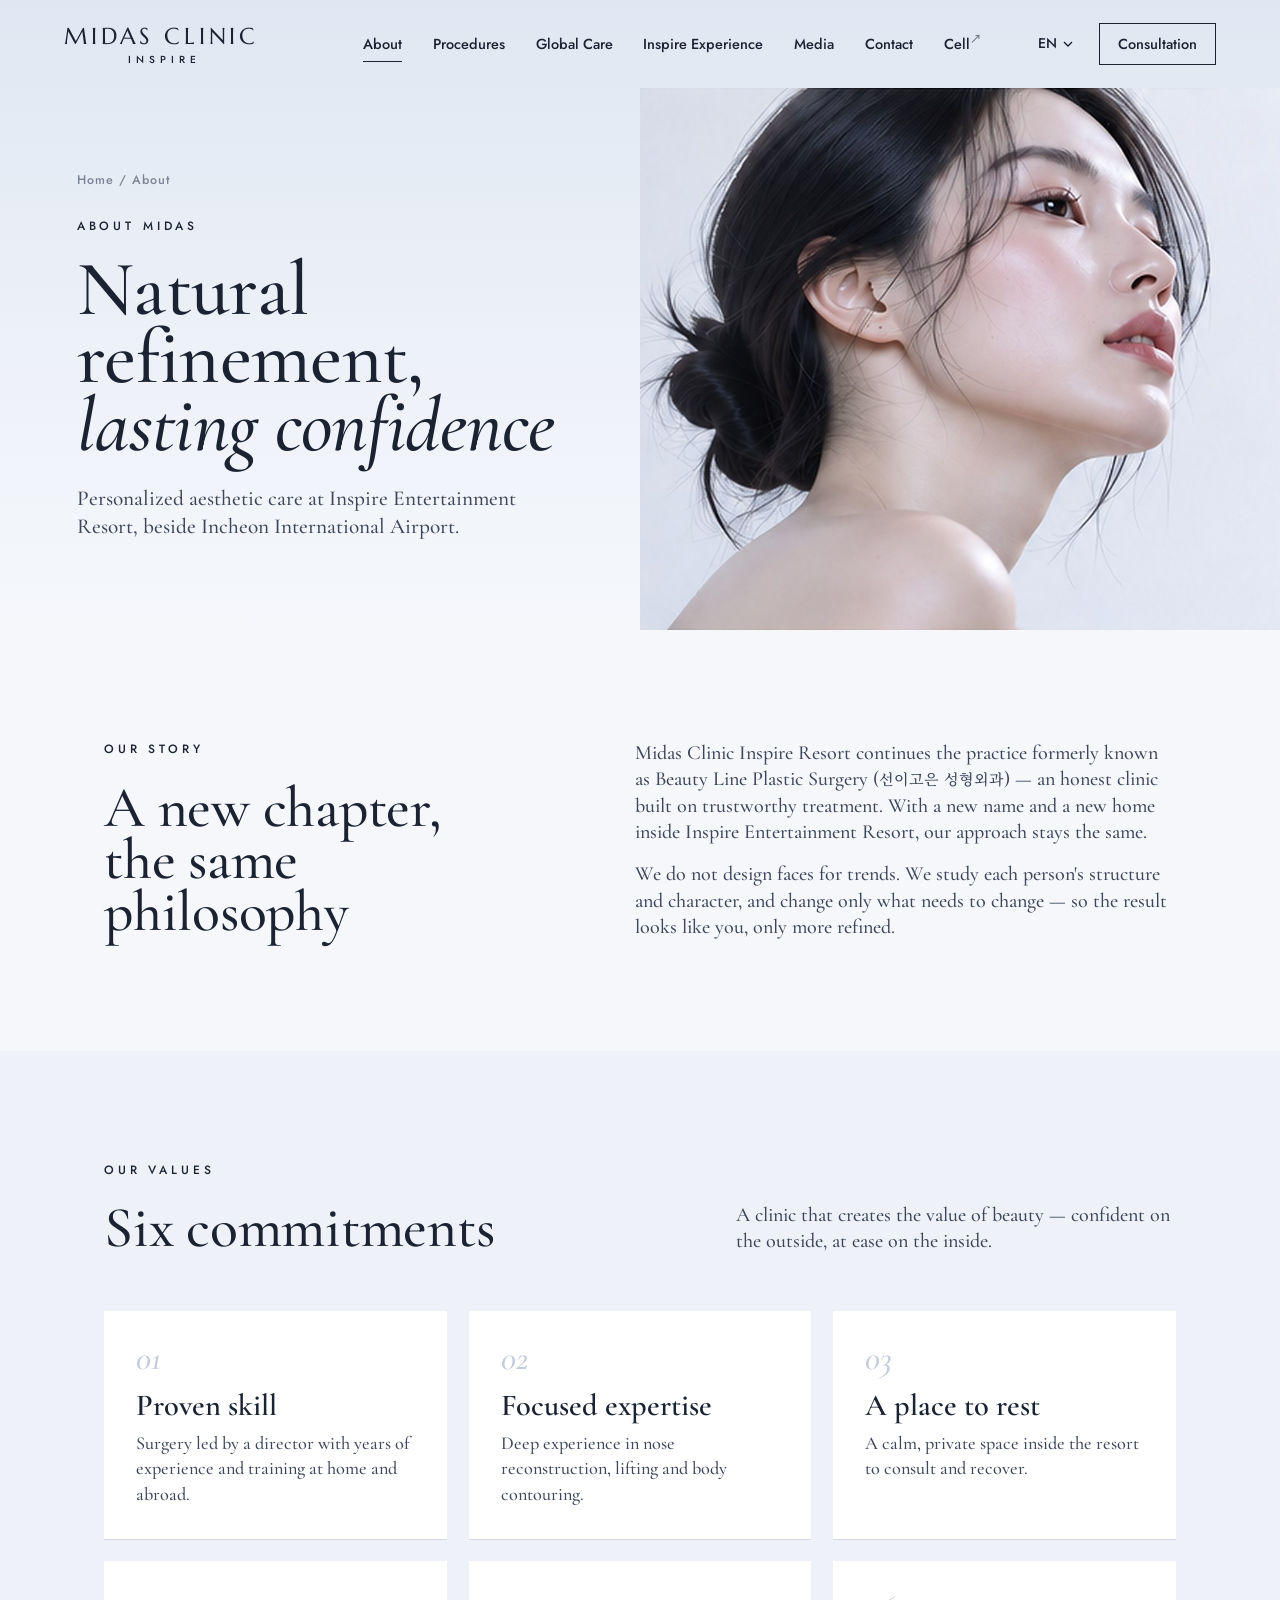
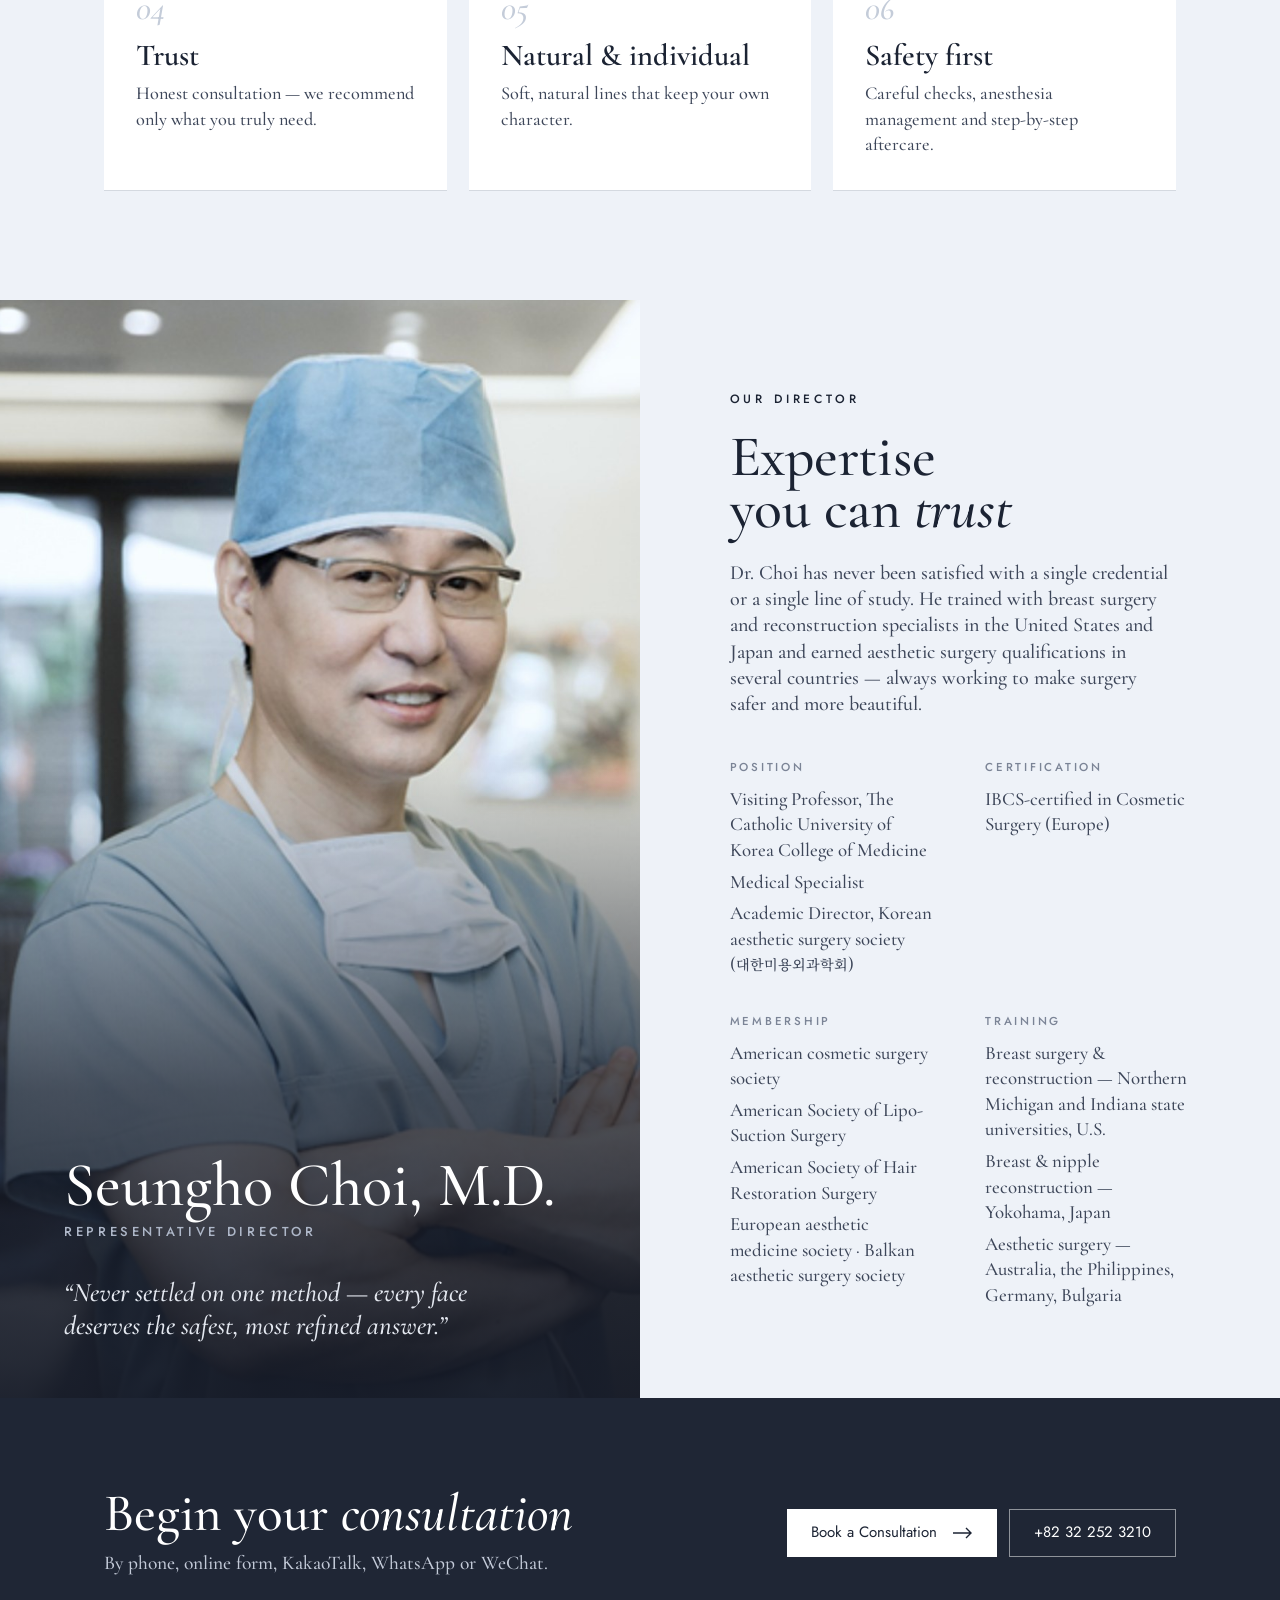
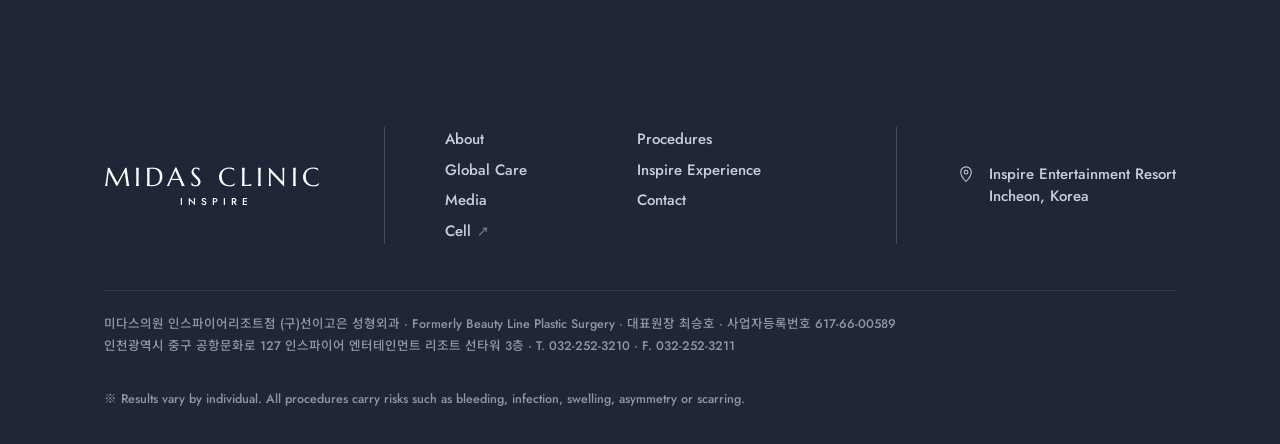
==== about.html @ 30df7188 "줄기세포 유방 확대·재건, PRP·슈퍼 PRP 추가 / 미디어 페이지 / 세포 메뉴 → 파나셀 연결 - 바디: 줄기세포 유방 확대술, 줄기세포 유방 재건술 - 피부: PRP·PMR" ====
<!DOCTYPE html>
<html lang="en">
<head>
<meta charset="UTF-8">
<meta name="viewport" content="width=device-width, initial-scale=1">
<title>About — MIDAS CLINIC · INSPIRE</title>
<meta name="description" content="About Midas Clinic Inspire — formerly 선이고은 Plastic Surgery. Director Choi Seung Ho.">
<meta property="og:title" content="About — MIDAS CLINIC · INSPIRE">
<meta property="og:image" content="images/hero-inspire.jpg">
<meta name="theme-color" content="#eef2f8">
<link rel="preconnect" href="https://fonts.googleapis.com">
<link rel="preconnect" href="https://fonts.gstatic.com" crossorigin>
<link href="https://fonts.googleapis.com/css2?family=Cormorant+Garamond:ital,wght@0,500;0,600;1,500;1,600&family=Jost:wght@300;400;500&family=Marcellus&family=Noto+Sans+KR:wght@300;400;500&family=Noto+Sans+SC:wght@300;400;500&family=Noto+Serif+KR:wght@400;500&family=Noto+Serif+SC:wght@400;500&display=swap" rel="stylesheet">
<link rel="stylesheet" href="css/style.css">
</head>
<body data-title-ko="병원소개 — 미다스의원 인스파이어" data-title-zh="关于我们 — MIDAS CLINIC · INSPIRE">

<svg width="0" height="0" class="sr" aria-hidden="true">
  <symbol id="i-arrow" viewBox="0 0 20 12" fill="none" stroke="currentColor" stroke-width="1.4"><path d="M0 6h18M13 1l5 5-5 5"/></symbol>
  <symbol id="i-chev" viewBox="0 0 10 10" fill="none" stroke="currentColor" stroke-width="1.4"><path d="M1 3l4 4 4-4"/></symbol>
</svg>

<header class="header" id="header">
  <div class="header-in">
    <a href="index.html" class="logo" aria-label="Midas Clinic Inspire"><b>MIDAS CLINIC</b><small>INSPIRE</small></a>
    <nav class="gnb" aria-label="Main">
      <a class="active" href="about.html" data-ko="병원소개" data-zh="关于我们">About</a>
      <a href="procedures.html" data-ko="진료안내" data-zh="诊疗项目">Procedures</a>
      <a href="global-care.html" data-ko="글로벌 케어" data-zh="国际关怀">Global Care</a>
      <a href="experience.html" data-ko="인스파이어 경험" data-zh="Inspire 体验">Inspire Experience</a>
      <a href="media.html" data-ko="미디어" data-zh="媒体">Media</a>
      <a href="contact.html" data-ko="오시는 길" data-zh="联系我们">Contact</a>
      <a class="ext" href="https://panacellbio.com/ko/" target="_blank" rel="noopener" data-ko="세포" data-zh="细胞">Cell</a>
    </nav>
    <div class="header-r">
      <div class="lang" id="lang">
        <button class="lang-btn" id="langBtn" aria-haspopup="true" aria-expanded="false"><span id="langLabel">EN</span><svg><use href="#i-chev"/></svg></button>
        <div class="lang-menu" role="menu">
          <button data-lang="en" role="menuitem">English</button>
          <button data-lang="ko" role="menuitem">한국어</button>
          <button data-lang="zh" role="menuitem">中文</button>
        </div>
      </div>
      <a class="header-cta" href="contact.html" data-ko="상담 예약" data-zh="预约咨询">Consultation</a>
      <button class="burger" id="burger" aria-label="Menu"><span></span><span></span></button>
    </div>
  </div>
</header>

<nav class="drawer" id="drawer" aria-label="Mobile">
  <a href="about.html" data-ko="병원소개" data-zh="关于我们">About</a>
  <a href="procedures.html" data-ko="진료안내" data-zh="诊疗项目">Procedures</a>
  <a href="global-care.html" data-ko="글로벌 케어" data-zh="国际关怀">Global Care</a>
  <a href="experience.html" data-ko="인스파이어 경험" data-zh="Inspire 体验">Inspire Experience</a>
  <a href="media.html" data-ko="미디어" data-zh="媒体">Media</a>
  <a href="contact.html" data-ko="오시는 길" data-zh="联系我们">Contact</a>
  <a class="ext" href="https://panacellbio.com/ko/" target="_blank" rel="noopener" data-ko="세포" data-zh="细胞">Cell</a>
  <div class="drawer-lang"><button data-lang="en">EN</button><button data-lang="ko">KR</button><button data-lang="zh">中文</button></div>
</nav>

<main>
<section class="page-hero with-img">
  <div class="wrap">
      <div class="crumbs"><a href="index.html" data-ko="홈" data-zh="首页">Home</a> / <span data-ko="병원소개" data-zh="关于我们">About</span></div>
      <div class="kicker" data-ko="미다스의원 소개" data-zh="关于美达斯">About Midas</div>
      <h1 data-ko="자연스러운 변화,&lt;br&gt;오래가는 자신감" data-zh="自然蜕变，&lt;br&gt;持久自信">Natural refinement,<br><em>lasting confidence</em></h1>
      <p class="lead" data-ko="인천국제공항 곁 인스파이어 엔터테인먼트 리조트에서, 한 사람을 위한 맞춤 성형을 합니다." data-zh="在毗邻仁川国际机场的Inspire娱乐度假村，为每一位提供量身定制的美学诊疗。">Personalized aesthetic care at Inspire Entertainment Resort, beside Incheon International Airport.</p>
  </div>
  <div class="media"><img src="images/standard-portrait.jpg" alt="" fetchpriority="high"></div>
</section>

<section class="section">
  <div class="wrap two-col">
    <div class="reveal"><div class="kicker" data-ko="우리의 이야기" data-zh="我们的故事">Our story</div><h2 class="title" data-ko="새로운 이름,&lt;br&gt;변하지 않는 철학" data-zh="新的名字，&lt;br&gt;不变的理念">A new chapter,<br>the same philosophy</h2></div>
    <div class="prose reveal">
      <p data-ko="미다스의원 인스파이어리조트점은 ‘정직한 병원, 신뢰가는 치료’를 지켜온 (구)선이고은 성형외과의 진료를 이어갑니다. 이름과 공간은 새로워졌지만, 진료에 대한 태도는 그대로입니다." data-zh="美达斯医院Inspire度假村店延续了以“诚实的医院、值得信赖的治疗”为宗旨的前身Beauty Line整形外科（선이고은）。名字与空间焕然一新，诊疗理念始终如一。">Midas Clinic Inspire Resort continues the practice formerly known as Beauty Line Plastic Surgery (선이고은 성형외과) — an honest clinic built on trustworthy treatment. With a new name and a new home inside Inspire Entertainment Resort, our approach stays the same.</p>
      <p data-ko="유행을 따르는 얼굴을 만들지 않습니다. 한 사람의 골격과 인상을 살피고 꼭 필요한 부분만 바꿔, 더 다듬어진 &#x27;나&#x27;로 보이는 결과를 지향합니다." data-zh="我们不追逐潮流脸。我们研究每个人的骨骼与气质，只改变需要改变的部分，让结果看起来是更精致的你。">We do not design faces for trends. We study each person's structure and character, and change only what needs to change — so the result looks like you, only more refined.</p>
    </div>
  </div>
</section>

<section class="section alt">
  <div class="wrap">
    <div class="sec-head">
      <div class="reveal"><div class="kicker" data-ko="진료 원칙" data-zh="诊疗原则">Our values</div><h2 class="title" data-ko="여섯 가지 약속" data-zh="六个承诺">Six commitments</h2></div>
      <p class="lead reveal" data-ko="아름다움의 가치를 만드는 병원. 겉모습의 자신감과 마음의 편안함을 함께 생각합니다." data-zh="创造美之价值的医院——外在自信，内心安然。">A clinic that creates the value of beauty — confident on the outside, at ease on the inside.</p>
    </div>
    <div class="cards"><div class="card reveal"><div class="num">01</div><h3 data-ko="검증된 실력" data-zh="实力可信">Proven skill</h3><p data-ko="국내외 연수와 오랜 경험으로 검증된 대표원장이 직접 진료합니다." data-zh="由在国内外进修、经验丰富的院长亲自诊疗。">Surgery led by a director with years of experience and training at home and abroad.</p></div><div class="card reveal"><div class="num">02</div><h3 data-ko="분야별 전문성" data-zh="专科专精">Focused expertise</h3><p data-ko="코 재건, 리프팅, 바디 등 깊이 다뤄온 분야의 전문성을 갖추었습니다." data-zh="在鼻重建、面部提升、身体塑形等领域积累了深厚经验。">Deep experience in nose reconstruction, lifting and body contouring.</p></div><div class="card reveal"><div class="num">03</div><h3 data-ko="편안한 휴식 공간" data-zh="舒适的休憩空间">A place to rest</h3><p data-ko="리조트 안 조용하고 프라이빗한 공간에서 상담하고 회복합니다." data-zh="在度假村内安静私密的空间中咨询与恢复。">A calm, private space inside the resort to consult and recover.</p></div><div class="card reveal"><div class="num">04</div><h3 data-ko="믿고 맡기는 병원" data-zh="值得托付">Trust</h3><p data-ko="꼭 필요한 수술만 정직하게 권하는, 믿고 맡길 수 있는 병원입니다." data-zh="诚实咨询，只推荐您真正需要的项目。">Honest consultation — we recommend only what you truly need.</p></div><div class="card reveal"><div class="num">05</div><h3 data-ko="자연스러움과 개성" data-zh="自然与个性">Natural & individual</h3><p data-ko="본래의 개성을 살린 부드럽고 자연스러운 라인을 추구합니다." data-zh="追求保留个人特色的柔和自然线条。">Soft, natural lines that keep your own character.</p></div><div class="card reveal"><div class="num">06</div><h3 data-ko="안전 우선" data-zh="安全第一">Safety first</h3><p data-ko="정밀한 사전 검사와 마취 관리, 단계별 사후 관리로 안전을 지킵니다." data-zh="通过细致的术前检查、麻醉管理和分阶段护理确保安全。">Careful checks, anesthesia management and step-by-step aftercare.</p></div></div>
  </div>
</section>

<section class="director" id="director">
  <div class="director-card reveal">
    <span class="mono" aria-hidden="true">M</span>
    <img class="dir-photo" src="images/director.jpg" alt="" loading="lazy" onerror="this.remove()">
    <div class="name" data-ko="최승호 대표원장" data-zh="Seungho Choi 代表院长">Seungho Choi, M.D.</div>
    <div class="role">Representative Director</div>
    <blockquote data-ko="“한 가지 자격과 경험에 머무르지 않고, 더 아름답고 안전한 결과를 위해 매 순간 배우고 연구합니다.”" data-zh="“不止于一种资格与经验，为了更美、更安全的结果，时刻学习与钻研。”">“Never settled on one method — every face deserves the safest, most refined answer.”</blockquote>
  </div>
  <div class="split-body reveal">
    <div class="kicker" data-ko="대표원장" data-zh="代表院长">Our Director</div>
    <h2 class="title" data-ko="믿을 수 있는&lt;br&gt;전문성" data-zh="值得信赖的&lt;br&gt;专业">Expertise<br>you can <em>trust</em></h2>
    <p class="lead" data-ko="최승호 대표원장은 한 가지 자격과 연구에 만족하지 않고 완벽을 추구해 왔습니다. 미국과 일본의 유방성형·재건 전문의에게 수련하고 여러 나라에서 미용성형 자격을 취득하며, 더 안전하고 더 아름다운 수술을 위해 노력하고 있습니다." data-zh="崔院长从不满足于单一的资格或研究，始终追求完美。他曾在美国和日本师从乳房整形与重建专家，并在多个国家取得美容整形资格，致力于让手术更安全、更美丽。">Dr. Choi has never been satisfied with a single credential or a single line of study. He trained with breast surgery and reconstruction specialists in the United States and Japan and earned aesthetic surgery qualifications in several countries — always working to make surgery safer and more beautiful.</p>
    <div class="cv-groups"><div><h4 data-ko="직책" data-zh="职务">Position</h4><ul><li data-ko="가톨릭의대 외래교수" data-zh="天主教大学医学院 客座教授">Visiting Professor, The Catholic University of Korea College of Medicine</li><li data-ko="전문의" data-zh="专科医生">Medical Specialist</li><li data-ko="대한미용외과학회 학술이사" data-zh="大韩美容外科学会 学术理事">Academic Director, Korean aesthetic surgery society (대한미용외과학회)</li></ul></div><div><h4 data-ko="자격" data-zh="资格">Certification</h4><ul><li data-ko="유럽 IBCS 미용외과 전문의" data-zh="欧洲IBCS美容外科专科医生">IBCS-certified in Cosmetic Surgery (Europe)</li></ul></div><div><h4 data-ko="학회" data-zh="学会">Membership</h4><ul><li data-ko="미국미용외과학회 정회원" data-zh="美国美容外科学会 正式会员">American cosmetic surgery society</li><li data-ko="미국지방흡입학회 정회원" data-zh="美国吸脂学会 正式会员">American Society of Lipo-Suction Surgery</li><li data-ko="미국모발이식학회 정회원" data-zh="美国植发学会 正式会员">American Society of Hair Restoration Surgery</li><li data-ko="유럽미용의학학회 · 발칸미용외과학회 정회원" data-zh="欧洲美容医学学会 · 巴尔干美容外科学会 正式会员">European aesthetic medicine society · Balkan aesthetic surgery society</li></ul></div><div><h4 data-ko="연수" data-zh="进修">Training</h4><ul><li data-ko="미국 노스미시간·인디애나 주립대학 — 유방성형 및 재건" data-zh="美国北密歇根、印第安纳州立大学 — 乳房整形与重建">Breast surgery & reconstruction — Northern Michigan and Indiana state universities, U.S.</li><li data-ko="일본 요코하마 — 유방·유두 재건" data-zh="日本横滨 — 乳房与乳头重建">Breast & nipple reconstruction — Yokohama, Japan</li><li data-ko="호주 · 필리핀 · 독일 · 불가리아 — 미용성형 연수" data-zh="澳大利亚、菲律宾、德国、保加利亚 — 美容整形进修">Aesthetic surgery — Australia, the Philippines, Germany, Bulgaria</li></ul></div></div>
  </div>
</section>

<section class="cta-band">
  <div class="wrap">
    <div><h2 data-ko="상담을 &lt;em&gt;시작하세요&lt;/em&gt;" data-zh="开始您的&lt;em&gt;咨询&lt;/em&gt;">Begin your <em>consultation</em></h2><p data-ko="전화, 온라인 상담, 카카오톡 · WhatsApp · WeChat으로 문의하실 수 있습니다." data-zh="可通过电话、在线表单、KakaoTalk、WhatsApp或微信咨询。">By phone, online form, KakaoTalk, WhatsApp or WeChat.</p></div>
    <div class="btns">
      <a class="btn" href="contact.html#form"><span data-ko="상담 예약하기" data-zh="预约咨询">Book a Consultation</span><svg><use href="#i-arrow"/></svg></a>
      <a class="btn ghost" href="tel:+82322523210">+82 32 252 3210</a>
    </div>
  </div>
</section>
</main>

<footer class="footer">
  <div class="wrap">
    <div class="footer-grid">
      <a href="index.html" class="logo"><b>MIDAS CLINIC</b><small>INSPIRE</small></a>
      <nav class="footer-links" aria-label="Footer">
        <a href="about.html" data-ko="병원소개" data-zh="关于我们">About</a>
        <a href="procedures.html" data-ko="진료안내" data-zh="诊疗项目">Procedures</a>
        <a href="global-care.html" data-ko="글로벌 케어" data-zh="国际关怀">Global Care</a>
        <a href="experience.html" data-ko="인스파이어 경험" data-zh="Inspire 体验">Inspire Experience</a>
        <a href="media.html" data-ko="미디어" data-zh="媒体">Media</a>
        <a href="contact.html" data-ko="오시는 길" data-zh="联系我们">Contact</a>
        <a class="ext" href="https://panacellbio.com/ko/" target="_blank" rel="noopener" data-ko="세포" data-zh="细胞">Cell</a>
      </nav>
      <div class="footer-addr">
        <svg viewBox="0 0 24 24" fill="none" stroke="currentColor" stroke-width="1.4"><path d="M12 22s7-7.2 7-12.5A7 7 0 0 0 5 9.5C5 14.8 12 22 12 22z"/><circle cx="12" cy="9.5" r="2.5"/></svg>
        <span data-ko="인스파이어 엔터테인먼트 리조트&lt;br&gt;인천, 대한민국" data-zh="Inspire Entertainment Resort&lt;br&gt;韩国 仁川">Inspire Entertainment Resort<br>Incheon, Korea</span>
      </div>
    </div>
    <div class="footer-bottom">
      <span>미다스의원 인스파이어리조트점 (구)선이고은 성형외과 · Formerly Beauty Line Plastic Surgery · 대표원장 최승호 · 사업자등록번호 617-66-00589<br>인천광역시 중구 공항문화로 127 인스파이어 엔터테인먼트 리조트 선타워 3층 · T. 032-252-3210 · F. 032-252-3211</span>
      <span data-ko="※ 모든 수술 및 시술은 개인에 따라 결과가 다를 수 있으며 출혈·감염·부종·비대칭·흉터 등의 부작용이 발생할 수 있습니다." data-zh="※ 手术效果因人而异，所有手术均可能出现出血、感染、肿胀、不对称或疤痕等副作用。">※ Results vary by individual. All procedures carry risks such as bleeding, infection, swelling, asymmetry or scarring.</span>
    </div>
  </div>
</footer>

<div class="mobile-bar"><a href="tel:+82322523210" data-ko="전화" data-zh="致电">Call</a><a href="contact.html" data-ko="상담 예약" data-zh="预约咨询">Consultation</a></div>

<script src="js/main.js"></script>
</body>
</html>
---- css/style.css ----
/* =========================================================
   MIDAS CLINIC · INSPIRE — style.css
   ========================================================= */
:root{
  --sky:#eef2f8;
  --frost:#f5f7fb;
  --white:#ffffff;
  --mist:#e3e8f0;
  --silver:#c4ccd9;
  --ink:#1b2333;
  --ink-2:#3d4659;
  --mute:#7b8496;
  --navy:#1f2635;
  --navy-2:#283044;
  --line:rgba(27,35,51,.12);

  --logo:'Marcellus','Cormorant Garamond',serif;
  --serif:'Cormorant Garamond',serif;
  --sans:'Jost','Noto Sans KR','Noto Sans SC',system-ui,sans-serif;

  --wrap:1200px;
  --pad:clamp(20px,5vw,64px);
  --ease:cubic-bezier(.2,.7,.2,1);
}
html[lang="ko"]{--sans:'Jost','Noto Sans KR',system-ui,sans-serif;--serif:'Cormorant Garamond','Noto Serif KR',serif}
html[lang="zh"]{--sans:'Jost','Noto Sans SC',system-ui,sans-serif;--serif:'Cormorant Garamond','Noto Serif SC',serif}
/* CJK has no true italic — keep headings upright and slightly lighter */
html[lang="ko"] .hero h1,html[lang="ko"] .hero h2,html[lang="zh"] .hero h1,html[lang="zh"] .hero h2{font-style:normal;font-weight:500;font-size:clamp(36px,4.2vw,60px);line-height:1.2;letter-spacing:-.02em}
html[lang="ko"] .title,html[lang="zh"] .title{line-height:1.25;letter-spacing:-.02em}
html[lang="ko"] .title em,html[lang="zh"] .title em,html[lang="ko"] blockquote,html[lang="zh"] blockquote{font-style:normal}

*{box-sizing:border-box;margin:0;padding:0}
html{scroll-behavior:smooth}
html,body{overflow-x:hidden}
body{background:var(--frost);color:var(--ink);font-family:var(--sans);font-weight:400;font-size:16px;line-height:1.65;-webkit-font-smoothing:antialiased;word-break:keep-all}
a{color:inherit;text-decoration:none}
button{font:inherit;color:inherit;background:none;border:0;cursor:pointer}
img{display:block;max-width:100%}
.wrap{max-width:var(--wrap);margin:0 auto;padding:0 var(--pad)}
.sr{position:absolute;width:1px;height:1px;overflow:hidden;clip:rect(0 0 0 0)}

/* ---------- type ---------- */
.kicker{font-size:12px;font-weight:500;letter-spacing:.32em;text-transform:uppercase;color:var(--ink)}
.title{font-family:var(--serif);font-weight:500;font-size:clamp(34px,3.7vw,50px);line-height:1.1;letter-spacing:-.005em;margin-top:22px}
.title em{font-style:italic}
.lead{margin-top:24px;font-size:16.5px;line-height:1.65;color:var(--ink-2);max-width:440px}
.arrow-link{display:inline-flex;align-items:center;gap:16px;margin-top:34px;font-size:15.5px;font-weight:500}
.arrow-link svg,.btn svg{width:20px;height:12px;transition:transform .4s var(--ease)}
.arrow-link:hover svg,.btn:hover svg{transform:translateX(6px)}
.btn{display:inline-flex;align-items:center;gap:16px;height:48px;padding:0 24px;background:var(--navy);color:#fff;font-size:15px;font-weight:400;transition:background .3s}
.btn:hover{background:#0f1420}
.btn.ghost{background:transparent;color:var(--ink);border:1px solid var(--ink)}
.btn.ghost:hover{background:var(--ink);color:#fff}

/* ---------- reveal ---------- */
.reveal{opacity:0;transform:translateY(26px);transition:opacity 1.1s var(--ease),transform 1.1s var(--ease)}
.reveal.in{opacity:1;transform:none}

/* =========================================================
   Header
   ========================================================= */
.header{position:fixed;inset:0 0 auto;z-index:60;transition:background .4s,box-shadow .4s}
.header.solid{background:rgba(245,247,251,.9);backdrop-filter:blur(16px) saturate(1.3);-webkit-backdrop-filter:blur(16px) saturate(1.3);box-shadow:0 1px 0 var(--line)}
.header-in{display:flex;align-items:center;justify-content:space-between;gap:30px;height:88px;max-width:1440px;margin:0 auto;padding:0 var(--pad);transition:height .4s}
.header.solid .header-in{height:70px}
.logo{display:flex;flex-direction:column;align-items:center;line-height:1;color:var(--ink)}
.logo b{font-family:var(--logo);font-weight:400;font-size:24px;letter-spacing:.16em}
.logo small{font-family:var(--sans);font-size:10px;font-weight:500;letter-spacing:.5em;margin-top:7px;padding-left:.5em}
.gnb{display:flex;gap:clamp(22px,3vw,42px);font-size:14.5px;margin-left:auto}
.gnb a{position:relative;padding:6px 0}
.gnb a:after{content:"";position:absolute;left:0;right:0;bottom:0;height:1px;background:var(--ink);transform:scaleX(0);transition:transform .35s var(--ease)}
.gnb a:hover:after{transform:none}
.header-r{display:flex;align-items:center;gap:26px;margin-left:clamp(20px,3vw,50px)}
.lang{position:relative}
.lang-btn{display:flex;align-items:center;gap:6px;font-size:14px;font-weight:500}
.lang-btn svg{width:10px;height:10px;transition:transform .3s}
.lang.open .lang-btn svg{transform:rotate(180deg)}
.lang-menu{position:absolute;right:0;top:calc(100% + 14px);min-width:130px;background:#fff;box-shadow:0 20px 44px rgba(27,35,51,.12);padding:8px 0;opacity:0;visibility:hidden;transform:translateY(-6px);transition:.3s var(--ease)}
.lang.open .lang-menu{opacity:1;visibility:visible;transform:none}
.lang-menu button{display:block;width:100%;text-align:left;padding:9px 18px;font-size:14px;color:var(--ink-2)}
.lang-menu button:hover,.lang-menu button.on{background:var(--frost);color:var(--ink)}
.header-cta{height:42px;padding:0 18px;border:1px solid var(--ink);display:inline-flex;align-items:center;font-size:14.5px;transition:.3s}
.header-cta:hover{background:var(--ink);color:#fff}
.burger{display:none;width:42px;height:42px;position:relative}
.burger span{position:absolute;left:10px;right:10px;height:1.5px;background:var(--ink);transition:.35s}
.burger span:first-child{top:16px}.burger span:last-child{top:24px}
.burger.x span:first-child{transform:translateY(4px) rotate(45deg)}
.burger.x span:last-child{transform:translateY(-4px) rotate(-45deg)}
.drawer{position:fixed;inset:0;z-index:55;background:var(--frost);padding:110px var(--pad) 40px;display:flex;flex-direction:column;visibility:hidden;opacity:0;transition:.4s}
.drawer.open{visibility:visible;opacity:1}
.drawer a{padding:18px 0;border-bottom:1px solid var(--line);font-family:var(--serif);font-size:30px;font-weight:500}
.drawer .drawer-lang{display:flex;gap:10px;margin-top:30px}
.drawer .drawer-lang button{padding:8px 16px;border:1px solid var(--line);font-size:14px}
.drawer .drawer-lang button.on{background:var(--ink);color:#fff;border-color:var(--ink)}

/* =========================================================
   Hero
   ========================================================= */
.hero{position:relative;height:clamp(620px,100vh,900px);overflow:hidden;background:linear-gradient(180deg,#d9e3f0 0%,#e9eff7 45%,#f2f5fa 100%)}
.hero-media{position:absolute;top:0;right:0;bottom:0;width:62%;}
.hero-media img{width:100%;height:100%;object-fit:cover;object-position:right center;
  -webkit-mask-image:linear-gradient(90deg,transparent 0%,#000 32%);mask-image:linear-gradient(90deg,transparent 0%,#000 32%)}
.hero-media:after{content:"";position:absolute;left:0;right:0;bottom:0;height:22%;background:linear-gradient(180deg,rgba(242,245,250,0),rgba(242,245,250,.9))}
.hero-slides{position:absolute;inset:0}
.hero-slide{position:absolute;top:50%;left:0;right:0;transform:translateY(-44%);opacity:0;visibility:hidden;transition:opacity .9s var(--ease),visibility .9s}
.hero-slide.on{opacity:1;visibility:visible}
.hero-slide .wrap{max-width:1440px}
.hero-slide .kicker,.hero-slide h1,.hero-slide h2,.hero-slide p,.hero-slide .btn{opacity:0;transform:translateY(18px);transition:opacity .9s var(--ease),transform .9s var(--ease),background .3s}
.hero-slide.on .kicker,.hero-slide.on h1,.hero-slide.on h2,.hero-slide.on p,.hero-slide.on .btn{opacity:1;transform:none}
.hero-slide.on h1,.hero-slide.on h2{transition-delay:.1s}
.hero-slide.on p{transition-delay:.2s}
.hero-slide.on .btn{transition-delay:.3s}
.hero h1,.hero h2{font-family:var(--serif);font-style:italic;font-weight:500;font-size:clamp(42px,5.1vw,74px);line-height:1.06;letter-spacing:-.01em;margin:28px 0 30px;max-width:720px}
.hero p{font-size:17.5px;line-height:1.6;color:var(--ink-2);max-width:420px}
.hero .btn{margin-top:42px}
.hero-dots{position:absolute;left:0;right:0;bottom:clamp(40px,6vh,64px);z-index:3}
.hero-dots .wrap{max-width:1440px;display:flex;align-items:center;gap:10px}
.hero-dots button{width:8px;height:8px;border-radius:50%;border:1px solid var(--mute);position:relative;transition:.4s var(--ease)}
.hero-dots button.on{background:var(--ink);border-color:var(--ink);margin-left:28px}
.hero-dots button.on:before{content:"";position:absolute;right:10px;top:3px;width:28px;height:1px;background:var(--ink)}

/* =========================================================
   Split sections (Standard / Inspire Experience / Director)
   ========================================================= */
.split{display:grid;grid-template-columns:1fr 1fr;align-items:center;position:relative;overflow:hidden;background:var(--sky)}
.split-media{position:relative;height:100%;min-height:500px}
.split-media img{position:absolute;inset:0;width:100%;height:100%;object-fit:cover}
.split-body{position:relative;z-index:2;padding:90px clamp(30px,7vw,110px)}
.split.standard{background:linear-gradient(110deg,#eef1f6 0%,#f3f5f9 100%)}
.split.standard .split-media{min-height:560px}
.split.standard .split-media img{object-position:center 30%}
.split .silk{position:absolute;right:-6%;bottom:-10%;width:42%;height:70%;pointer-events:none;z-index:1}
.split.experience{grid-template-columns:57% 43%;background:#f1f4f9}
.split.experience .split-media{min-height:480px}

/* =========================================================
   Features
   ========================================================= */
.features{background:linear-gradient(180deg,#f3f6fa,#eef2f7);padding:70px 0 80px}
.features-grid{display:grid;grid-template-columns:repeat(3,1fr)}
.feature{text-align:center;padding:6px 30px}
.feature + .feature{border-left:1px solid var(--line)}
.feature svg{width:32px;height:32px;margin:0 auto 14px;color:var(--ink)}
.feature h3{font-family:var(--serif);font-weight:600;font-size:23px;line-height:1.2;margin-bottom:8px}
.feature p{font-size:15px;line-height:1.55;color:var(--ink-2)}

/* =========================================================
   Procedures
   ========================================================= */
.procedures{padding:130px 0;background:var(--frost)}
.proc-head{display:grid;grid-template-columns:1fr 1fr;gap:60px;align-items:end;margin-bottom:50px}
.tabs{display:flex;border-bottom:1px solid var(--line);justify-self:end;width:100%;max-width:470px}
.tab{flex:1;padding:14px 0 16px;font-family:var(--serif);font-size:21px;font-weight:500;color:var(--mute);position:relative;transition:color .3s}
.tab:after{content:"";position:absolute;left:25%;right:25%;bottom:-1px;height:2px;background:var(--ink);transform:scaleX(0);transition:transform .35s var(--ease)}
.tab.on{color:var(--ink)}
.tab.on:after{transform:none}
.proc-body{display:grid;grid-template-columns:1fr 1fr;gap:60px;align-items:start}
.proc-media{position:relative;aspect-ratio:4/3;overflow:hidden}
.proc-media img{width:100%;height:100%;object-fit:cover;transition:transform 1.4s var(--ease)}
.proc-media:hover img{transform:scale(1.04)}
.proc-list{display:none}
.proc-list.on{display:block;animation:fadeUp .6s var(--ease)}
@keyframes fadeUp{from{opacity:0;transform:translateY(10px)}to{opacity:1;transform:none}}
.proc-item{border-bottom:1px solid var(--line)}
.proc-item > button{width:100%;display:grid;grid-template-columns:44px 1fr 24px;gap:16px;align-items:center;padding:22px 0;text-align:left}
.proc-item .ic{width:30px;height:30px;color:var(--ink-2)}
.proc-item .nm{font-size:16px;font-weight:500}
.proc-item .ar{width:20px;height:12px;transition:transform .4s var(--ease)}
.proc-item > button:hover .ar{transform:translateX(5px)}
.proc-item.open .ar{transform:rotate(90deg)}
.proc-item .sub{max-height:0;overflow:hidden;transition:max-height .5s var(--ease)}
.proc-item.open .sub{max-height:320px}
.proc-item .sub ul{list-style:none;padding:0 0 22px 60px}
.proc-item .sub li{padding:6px 0;font-size:15px;color:var(--ink-2);position:relative}
.proc-item .sub li:before{content:"";position:absolute;left:-18px;top:50%;width:8px;height:1px;background:var(--silver)}

/* =========================================================
   Director
   ========================================================= */
.director{display:grid;grid-template-columns:1fr 1fr;align-items:center;background:var(--sky)}
.director-card{position:relative;min-height:520px;height:100%;background:linear-gradient(150deg,#28324a 0%,#1b2131 100%);color:#fff;display:flex;flex-direction:column;justify-content:flex-end;padding:56px clamp(30px,5vw,70px);overflow:hidden}
.director-card .mono{position:absolute;right:-30px;top:-40px;font-family:var(--logo);font-size:360px;line-height:1;color:rgba(255,255,255,.05)}
.director-card .name{font-family:var(--serif);font-size:clamp(40px,4vw,58px);font-weight:500;line-height:1}
.director-card .role{margin-top:10px;font-size:13px;letter-spacing:.28em;text-transform:uppercase;color:#aeb7c8}
.director-card blockquote{margin-top:34px;font-family:var(--serif);font-style:italic;font-size:22px;line-height:1.5;color:#e4e8f0;max-width:440px}
.creds{list-style:none;margin-top:28px;display:grid;gap:10px}
.creds li{display:flex;gap:14px;font-size:15px;color:var(--ink-2)}
.creds li:before{content:"";flex:none;width:14px;height:1px;background:var(--ink);margin-top:12px}

/* =========================================================
   Contact
   ========================================================= */
.contact{padding:130px 0;background:linear-gradient(180deg,var(--frost),var(--sky))}
.contact-grid{display:grid;grid-template-columns:1fr 1fr;gap:70px;align-items:start}
.tel{display:block;margin-top:30px;font-family:var(--serif);font-weight:500;font-size:clamp(36px,3.8vw,52px);line-height:1}
.tel-sub{margin-top:10px;font-size:14px;color:var(--mute)}
.status{display:inline-flex;align-items:center;gap:8px;margin-top:18px;font-size:12px;font-weight:500;letter-spacing:.16em;text-transform:uppercase;color:var(--ink-2)}
.status i{width:7px;height:7px;border-radius:50%;background:var(--silver)}
.status.open i{background:#3fb37f;box-shadow:0 0 0 4px rgba(63,179,127,.16)}
.info{margin-top:40px;border-top:1px solid var(--ink)}
.info-row{display:grid;grid-template-columns:130px 1fr;gap:20px;padding:18px 0;border-bottom:1px solid var(--line);font-size:15px}
.info-row dt{font-size:11.5px;font-weight:500;letter-spacing:.24em;text-transform:uppercase;color:var(--mute);padding-top:3px}
.info-row dd{color:var(--ink-2)}
.hours{display:grid;grid-template-columns:auto 1fr;gap:0 18px;font-variant-numeric:tabular-nums}
.hours .today{color:var(--ink);font-weight:500}
.chips{display:flex;flex-wrap:wrap;gap:8px}
.chips span{padding:4px 12px;background:#fff;border:1px solid var(--line);font-size:13px}
.form{background:#fff;padding:44px 40px 38px;box-shadow:0 30px 60px rgba(27,35,51,.06)}
.form h3{font-family:var(--serif);font-size:30px;font-weight:500}
.form > p{font-size:14px;color:var(--mute);margin:4px 0 26px}
.field{border-bottom:1px solid var(--line);padding:12px 0 8px;margin-bottom:6px;transition:border-color .3s}
.field:focus-within{border-color:var(--ink)}
.field label{display:block;font-size:11px;font-weight:500;letter-spacing:.2em;text-transform:uppercase;color:var(--mute)}
.field input,.field select,.field textarea{width:100%;border:0;outline:0;background:transparent;font:inherit;font-size:15.5px;color:var(--ink);padding:7px 0 2px}
.field textarea{resize:vertical;min-height:64px}
.two{display:grid;grid-template-columns:1fr 1fr;gap:22px}
.agree{display:flex;gap:10px;margin:18px 0 24px;font-size:13px;line-height:1.6;color:var(--mute)}
.agree input{accent-color:var(--ink);margin-top:4px}
.form .btn{width:100%;justify-content:center;height:54px}
.form-msg{display:none;margin-top:14px;padding:12px 14px;font-size:14px;background:var(--frost);border-left:2px solid var(--ink)}

/* =========================================================
   Footer
   ========================================================= */
.footer{background:var(--navy);color:#c9cfdb;padding:60px 0 34px}
.footer-grid{display:grid;grid-template-columns:auto 1fr auto;gap:0;align-items:center}
.footer .logo{color:#fff;padding-right:60px}
.footer .logo b{font-size:26px}
.footer-links{display:grid;grid-template-columns:repeat(2,max-content);gap:6px 110px;padding:0 60px;border-left:1px solid rgba(255,255,255,.18);border-right:1px solid rgba(255,255,255,.18);font-size:15px}
.footer-links a:hover{color:#fff}
.footer-addr{display:flex;gap:14px;padding-left:60px;font-size:15px;line-height:1.5}
.footer-addr svg{width:18px;height:18px;flex:none;margin-top:2px}
.footer-bottom{margin-top:46px;padding-top:22px;border-top:1px solid rgba(255,255,255,.1);display:flex;justify-content:space-between;gap:30px;flex-wrap:wrap;font-size:12.5px;line-height:1.8;color:#8f97a8}

/* mobile sticky */
.mobile-bar{display:none}

/* =========================================================
   Responsive
   ========================================================= */
@media (max-width:1100px){
  .gnb,.header-cta,.header-r .lang{display:none}
  .burger{display:block}
  .header-r{margin-left:auto}
  .hero-media{width:100%;opacity:.55}
  .hero-media img{-webkit-mask-image:linear-gradient(180deg,transparent 0%,#000 55%);mask-image:linear-gradient(180deg,transparent 0%,#000 55%)}
  .split,.split.experience,.director{grid-template-columns:1fr}
  .split-media,.split.standard .split-media,.split.experience .split-media{min-height:380px}
  .split-body{padding:70px var(--pad)}
  .split .silk{display:none}
  .proc-head,.proc-body,.contact-grid{grid-template-columns:1fr;gap:36px}
  .tabs{justify-self:start;max-width:none}
  .footer-grid{grid-template-columns:1fr;gap:34px}
  .footer .logo{align-items:flex-start;padding:0}
  .footer-links{border:0;padding:0}
  .footer-addr{padding:0}
}
@media (max-width:640px){
  .hero{height:auto;min-height:680px}
  .hero-media{opacity:1;top:auto;height:46%}
  .hero-slide{top:118px;transform:none}
  .hero p{font-size:16px}
  .features-grid{grid-template-columns:1fr}
  .feature{padding:26px 10px}
  .feature + .feature{border-left:0;border-top:1px solid var(--line)}
  .procedures,.contact{padding:90px 0}
  .info-row{grid-template-columns:1fr;gap:4px}
  .two{grid-template-columns:1fr;gap:0}
  .form{padding:34px 22px}
  .footer-links{gap:6px 50px}
  .mobile-bar{display:grid;grid-template-columns:1fr 1fr;position:fixed;left:0;right:0;bottom:0;z-index:50;background:rgba(245,247,251,.95);backdrop-filter:blur(12px);border-top:1px solid var(--line)}
  .mobile-bar a{height:54px;display:flex;align-items:center;justify-content:center;font-size:15px;font-weight:500}
  .mobile-bar a:last-child{background:var(--navy);color:#fff}
  .footer{padding-bottom:90px}
}
@media (prefers-reduced-motion:reduce){*{animation:none!important;transition:none!important}.reveal{opacity:1;transform:none}}

/* =========================================================
   Sub pages
   ========================================================= */
.gnb a.active:after{transform:none}
.page-hero{position:relative;overflow:hidden;padding:180px 0 100px;background:linear-gradient(180deg,#dfe7f2 0%,#eef2f8 60%,var(--frost) 100%)}
.page-hero .wrap{position:relative;z-index:2}
.page-hero .crumbs{font-size:12.5px;letter-spacing:.08em;color:var(--mute);margin-bottom:26px}
.page-hero .crumbs a:hover{color:var(--ink)}
.page-hero h1{font-family:var(--serif);font-weight:500;font-size:clamp(42px,5vw,70px);line-height:1.06;letter-spacing:-.01em;margin-top:20px;max-width:760px}
.page-hero h1 em{font-style:italic}
.page-hero .lead{font-size:17.5px;max-width:560px}
.page-hero .silk{position:absolute;right:-4%;bottom:-30%;width:48%;height:130%;pointer-events:none;z-index:1}
.page-hero.with-img{padding:0;display:grid;grid-template-columns:1fr 1fr;align-items:stretch;min-height:560px}
.page-hero.with-img .wrap{margin:0;padding:170px clamp(30px,6vw,96px) 90px;max-width:none}
.page-hero.with-img .media{position:relative;min-height:420px}
.page-hero.with-img .media img{position:absolute;inset:0;width:100%;height:100%;object-fit:cover}
html[lang="ko"] .page-hero h1,html[lang="zh"] .page-hero h1{line-height:1.25;letter-spacing:-.02em}
html[lang="ko"] .page-hero h1 em,html[lang="zh"] .page-hero h1 em{font-style:normal}

.section{padding:110px 0}
.section.alt{background:var(--sky)}
.section.white{background:#fff}
.sec-head{display:grid;grid-template-columns:1fr 1fr;gap:60px;align-items:end;margin-bottom:56px}
.sec-head .lead{margin-top:0;justify-self:end}
.sec-head.center{display:block;text-align:center}
.sec-head.center .lead{margin:20px auto 0}

.prose{font-size:16.5px;line-height:1.85;color:var(--ink-2);max-width:760px}
.prose p + p{margin-top:16px}
.two-col{display:grid;grid-template-columns:1fr 1.2fr;gap:80px;align-items:start}

.cards{display:grid;grid-template-columns:repeat(3,1fr);gap:22px}
.cards.four{grid-template-columns:repeat(4,1fr)}
.cards.two{grid-template-columns:repeat(2,1fr)}
.card{background:#fff;padding:34px 32px 32px;box-shadow:0 1px 0 var(--line);display:flex;flex-direction:column;transition:transform .45s var(--ease),box-shadow .45s var(--ease)}
a.card:hover{transform:translateY(-6px);box-shadow:0 26px 50px rgba(27,35,51,.08)}
.card .num{font-family:var(--serif);font-style:italic;font-size:28px;color:var(--silver);line-height:1}
.card svg.ic{width:32px;height:32px;color:var(--ink);margin-bottom:22px}
.card h3{font-family:var(--serif);font-weight:600;font-size:25px;line-height:1.2;margin:18px 0 10px}
.card svg.ic + h3{margin-top:0}
.card p{font-size:15px;line-height:1.7;color:var(--ink-2)}
.card ul{list-style:none;margin-top:18px;border-top:1px solid var(--line);padding-top:14px}
.card li{font-size:14.5px;color:var(--ink-2);padding:4px 0}
.card .more{margin-top:auto;padding-top:24px;display:inline-flex;align-items:center;gap:12px;font-size:14.5px;font-weight:500}
.card .more svg{width:20px;height:12px;transition:transform .4s var(--ease)}
a.card:hover .more svg{transform:translateX(6px)}

.detail-list{border-top:1px solid var(--ink)}
.detail{display:grid;grid-template-columns:70px 1fr 1.4fr;gap:30px;padding:30px 0;border-bottom:1px solid var(--line)}
.detail .n{font-family:var(--serif);font-style:italic;font-size:26px;color:var(--silver);line-height:1}
.detail h3{font-family:var(--serif);font-weight:600;font-size:25px;line-height:1.2}
.detail p{font-size:15.5px;line-height:1.75;color:var(--ink-2)}

.checks{list-style:none;display:grid;gap:14px}
.checks li{display:flex;gap:14px;font-size:16px;color:var(--ink-2);line-height:1.6}
.checks li:before{content:"";flex:none;width:18px;height:18px;margin-top:3px;border:1px solid var(--ink);border-radius:50%;background:radial-gradient(circle,var(--ink) 0 3px,transparent 3.5px)}

.timeline{display:grid;grid-template-columns:repeat(5,1fr);gap:0;border-top:1px solid var(--ink)}
.timeline.four{grid-template-columns:repeat(4,1fr)}
.tl{padding:26px 26px 0 0;position:relative}
.tl:before{content:"";position:absolute;top:-5px;left:0;width:9px;height:9px;border-radius:50%;background:var(--ink)}
.tl .k{font-size:11.5px;font-weight:500;letter-spacing:.24em;text-transform:uppercase;color:var(--mute)}
.tl h4{font-family:var(--serif);font-weight:600;font-size:22px;margin:8px 0 8px}
.tl p{font-size:14.5px;line-height:1.7;color:var(--ink-2)}

.faq{border-top:1px solid var(--ink);max-width:900px}
.faq details{border-bottom:1px solid var(--line)}
.faq summary{list-style:none;cursor:pointer;display:flex;justify-content:space-between;gap:20px;padding:24px 0;font-size:17px;font-weight:500}
.faq summary::-webkit-details-marker{display:none}
.faq summary:after{content:"+";font-family:var(--serif);font-size:28px;line-height:.8;transition:transform .3s}
.faq details[open] summary:after{transform:rotate(45deg)}
.faq details p{padding:0 0 24px;font-size:15.5px;line-height:1.8;color:var(--ink-2);max-width:760px}

.notice{margin-top:40px;padding:18px 22px;background:#fff;border-left:2px solid var(--ink);font-size:14px;line-height:1.7;color:var(--ink-2)}

.cta-band{position:relative;overflow:hidden;background:var(--navy);color:#fff;padding:90px 0}
.cta-band .wrap{display:flex;justify-content:space-between;align-items:center;gap:40px;flex-wrap:wrap}
.cta-band h2{font-family:var(--serif);font-weight:500;font-size:clamp(32px,3.4vw,46px);line-height:1.15}
.cta-band h2 em{font-style:italic}
.cta-band p{margin-top:12px;color:#c3cad8;font-size:16px}
.cta-band .btns{display:flex;gap:12px;flex-wrap:wrap}
.cta-band .btn{background:#fff;color:var(--ink)}
.cta-band .btn:hover{background:var(--sky)}
.cta-band .btn.ghost{background:transparent;color:#fff;border-color:rgba(255,255,255,.5)}
.cta-band .btn.ghost:hover{background:#fff;color:var(--ink)}
html[lang="ko"] .cta-band h2 em,html[lang="zh"] .cta-band h2 em{font-style:normal}

.other-procs{display:flex;flex-wrap:wrap;gap:10px;margin-top:26px}
.other-procs a{padding:10px 18px;border:1px solid var(--line);background:#fff;font-size:14.5px;transition:.3s}
.other-procs a:hover{border-color:var(--ink)}

.cv-groups{display:grid;grid-template-columns:repeat(2,1fr);gap:34px 50px;margin-top:40px}
.cv-groups h4{font-size:11.5px;font-weight:500;letter-spacing:.24em;text-transform:uppercase;color:var(--mute);margin-bottom:10px}
.cv-groups ul{list-style:none;display:grid;gap:6px;font-size:15.5px;color:var(--ink-2)}

.space-grid{display:grid;grid-template-columns:repeat(6,1fr);gap:18px}
.space-card{grid-column:span 2;background:#fff}
.space-card.wide{grid-column:span 3}
.space-card .ph{position:relative;aspect-ratio:4/3;overflow:hidden;background:linear-gradient(150deg,#dfe6f0,#c7d1df)}
.space-card .ph img{position:absolute;inset:0;width:100%;height:100%;object-fit:cover}
.space-card .ph span{position:absolute;left:18px;bottom:14px;font-size:11px;letter-spacing:.2em;text-transform:uppercase;color:rgba(27,35,51,.45)}
.space-card .body{padding:24px 26px 28px}
.space-card h3{font-family:var(--serif);font-weight:600;font-size:23px}
.space-card p{margin-top:6px;font-size:15px;line-height:1.7;color:var(--ink-2)}

.map{position:relative;aspect-ratio:16/9;background:var(--mist);overflow:hidden}
.map iframe{position:absolute;inset:0;width:100%;height:100%;border:0;filter:grayscale(.35) contrast(1.02)}
.map-links{display:flex;gap:10px;flex-wrap:wrap;margin-top:16px}
.map-links a{padding:9px 16px;border:1px solid var(--line);background:#fff;font-size:14px}
.map-links a:hover{border-color:var(--ink)}

@media (max-width:1100px){
  .page-hero.with-img{grid-template-columns:1fr}
  .page-hero.with-img .wrap{padding:140px var(--pad) 60px}
  .page-hero.with-img .media{min-height:320px}
  .sec-head,.two-col{grid-template-columns:1fr;gap:30px}
  .sec-head .lead{justify-self:start}
  .cards,.cards.four{grid-template-columns:1fr 1fr}
  .timeline,.timeline.four{grid-template-columns:1fr 1fr;row-gap:36px}
  .space-card,.space-card.wide{grid-column:span 3}
}
@media (max-width:640px){
  .page-hero{padding:140px 0 70px}
  .section{padding:80px 0}
  .cards,.cards.four,.cards.two{grid-template-columns:1fr}
  .detail{grid-template-columns:1fr;gap:10px}
  .timeline,.timeline.four{grid-template-columns:1fr}
  .cv-groups{grid-template-columns:1fr}
  .space-card,.space-card.wide{grid-column:span 6}
}
.page-hero.with-img{padding-top:88px}
.page-hero.with-img .wrap{padding-top:82px}
@media (max-width:1100px){.page-hero.with-img .wrap{padding-top:56px}}
html[lang="ko"] .kicker,html[lang="zh"] .kicker{letter-spacing:.14em}

/* =========================================================
   Serif body text (본문 명조)
   - Body copy: Cormorant Garamond (EN) / Noto Serif KR / Noto Serif SC
   - UI (menu, labels, buttons, forms) stays sans for legibility
   ========================================================= */
:root{--body:'Cormorant Garamond','Noto Serif KR','Noto Serif SC',serif}
html[lang="ko"]{--body:'Noto Serif KR',serif}
html[lang="zh"]{--body:'Noto Serif SC',serif}
body{font-family:var(--body);font-weight:500;color:var(--ink)}
html[lang="ko"] body,html[lang="zh"] body{font-weight:400}
/* Cormorant has a small x-height: scale it up so body copy reads at the same size */
html[lang="en"] body{font-size-adjust:.47}
html[lang="en"] .lead,html[lang="en"] .prose,html[lang="en"] .hero p{line-height:1.6}
.lead,.prose,.hero p,.feature p,.card p,.detail p,.tl p,.faq details p,.checks li,.creds li,.cv-groups ul,.info-row dd,.space-card p,.proc-item .sub li,.cta-band p,.director-card blockquote{font-family:var(--body);color:var(--ink-2)}
html[lang="ko"] .lead,html[lang="ko"] .prose{line-height:1.95}
/* keep UI in sans */
.gnb,.header-cta,.lang,.kicker,.btn,.arrow-link,.tab,.field,.field input,.field select,.field textarea,.agree,.chips,.status,.mobile-bar,.crumbs,.tl .k,.cv-groups h4,.info-row dt,.footer,.more,.map-links,.other-procs,.drawer-lang,.tel-sub,.form-msg,.form > p,.director-card .role,.proc-item .nm,.faq summary,.hero-dots,.space-card .ph span{font-family:var(--sans);font-size-adjust:none}
/* serif body on dark sections keeps light colour */
.cta-band p{color:#c3cad8}
.director-card blockquote{color:#e4e8f0}

/* director photo (images/director.png) — sits behind the text with a soft fade */
.director-card .dir-photo{position:absolute;inset:0;width:100%;height:100%;object-fit:cover;object-position:50% 18%;z-index:0}
.director-card .dir-photo ~ *{position:relative;z-index:1}
.director-card:has(.dir-photo){min-height:640px}
.director-card:has(.dir-photo):before{content:"";position:absolute;inset:0;z-index:1;background:linear-gradient(0deg,rgba(22,27,40,.94) 0%,rgba(22,27,40,.7) 28%,rgba(22,27,40,0) 58%);pointer-events:none}
.director-card:has(.dir-photo) .mono{display:none}
.director-card .name,.director-card .role,.director-card blockquote{position:relative;z-index:2}
/* messenger QR codes */
.qr-row{display:flex;gap:18px;margin-top:28px;flex-wrap:wrap}
.qr{background:#fff;padding:12px 12px 8px;box-shadow:0 1px 0 var(--line);text-align:center}
.qr img{width:104px;height:104px;object-fit:contain}
.qr figcaption{font-family:var(--sans);font-size:12px;letter-spacing:.06em;color:var(--mute);margin-top:6px}
/* facility photo slots */
.space-card .ph img{z-index:1}
.qr-card{align-items:center;text-align:center}
.qr-card img{width:160px;height:160px;object-fit:contain;margin-bottom:18px;image-rendering:pixelated}
.qr-card h3{margin-top:0}

/* external nav link (Cell → Panacell) */
.gnb a.ext:before,.drawer a.ext:after,.footer-links a.ext:after{content:"↗";font-size:.8em;opacity:.6}
.gnb a.ext:before{position:absolute;right:-12px;top:4px}
.drawer a.ext:after,.footer-links a.ext:after{margin-left:6px}
.gnb{gap:clamp(18px,2.4vw,36px)}
@media (max-width:1240px){.gnb{gap:16px;font-size:13.5px}}

/* media page */
.video-grid{display:grid;grid-template-columns:repeat(3,1fr);gap:26px}
.video .yt,.video iframe{position:relative;display:block;width:100%;aspect-ratio:16/9;border:0;background:#1b2131;overflow:hidden;cursor:pointer}
.video .yt img{width:100%;height:100%;object-fit:cover;transition:transform 1s var(--ease)}
.video .yt:hover img{transform:scale(1.04)}
.video .play{position:absolute;left:50%;top:50%;width:64px;height:64px;margin:-32px 0 0 -32px;border-radius:50%;background:rgba(255,255,255,.9)}
.video .play:after{content:"";position:absolute;left:26px;top:21px;border-left:16px solid var(--ink);border-top:11px solid transparent;border-bottom:11px solid transparent}
.video figcaption{margin-top:14px;display:flex;justify-content:space-between;gap:16px;font-family:var(--serif);font-size:19px;font-weight:600;line-height:1.35}
.video figcaption small{font-family:var(--sans);font-size:12.5px;font-weight:400;color:var(--mute);white-space:nowrap}
.press-list{border-top:1px solid var(--ink)}
.press{display:grid;grid-template-columns:120px 1fr auto 24px;gap:24px;align-items:center;padding:24px 0;border-bottom:1px solid var(--line);transition:padding .35s var(--ease)}
.press:hover{padding-left:12px}
.press .date{font-family:var(--sans);font-size:13px;color:var(--mute)}
.press .ttl{font-family:var(--serif);font-size:21px;font-weight:600;line-height:1.35}
.press .outlet{font-family:var(--sans);font-size:13px;color:var(--ink-2)}
.press svg{width:20px;height:12px}
.empty{color:var(--mute);font-size:16px;padding:30px 0;border-top:1px solid var(--line)}
@media (max-width:1100px){.video-grid{grid-template-columns:1fr 1fr}}
@media (max-width:640px){.video-grid{grid-template-columns:1fr}.press{grid-template-columns:1fr;gap:6px}.press svg{display:none}}
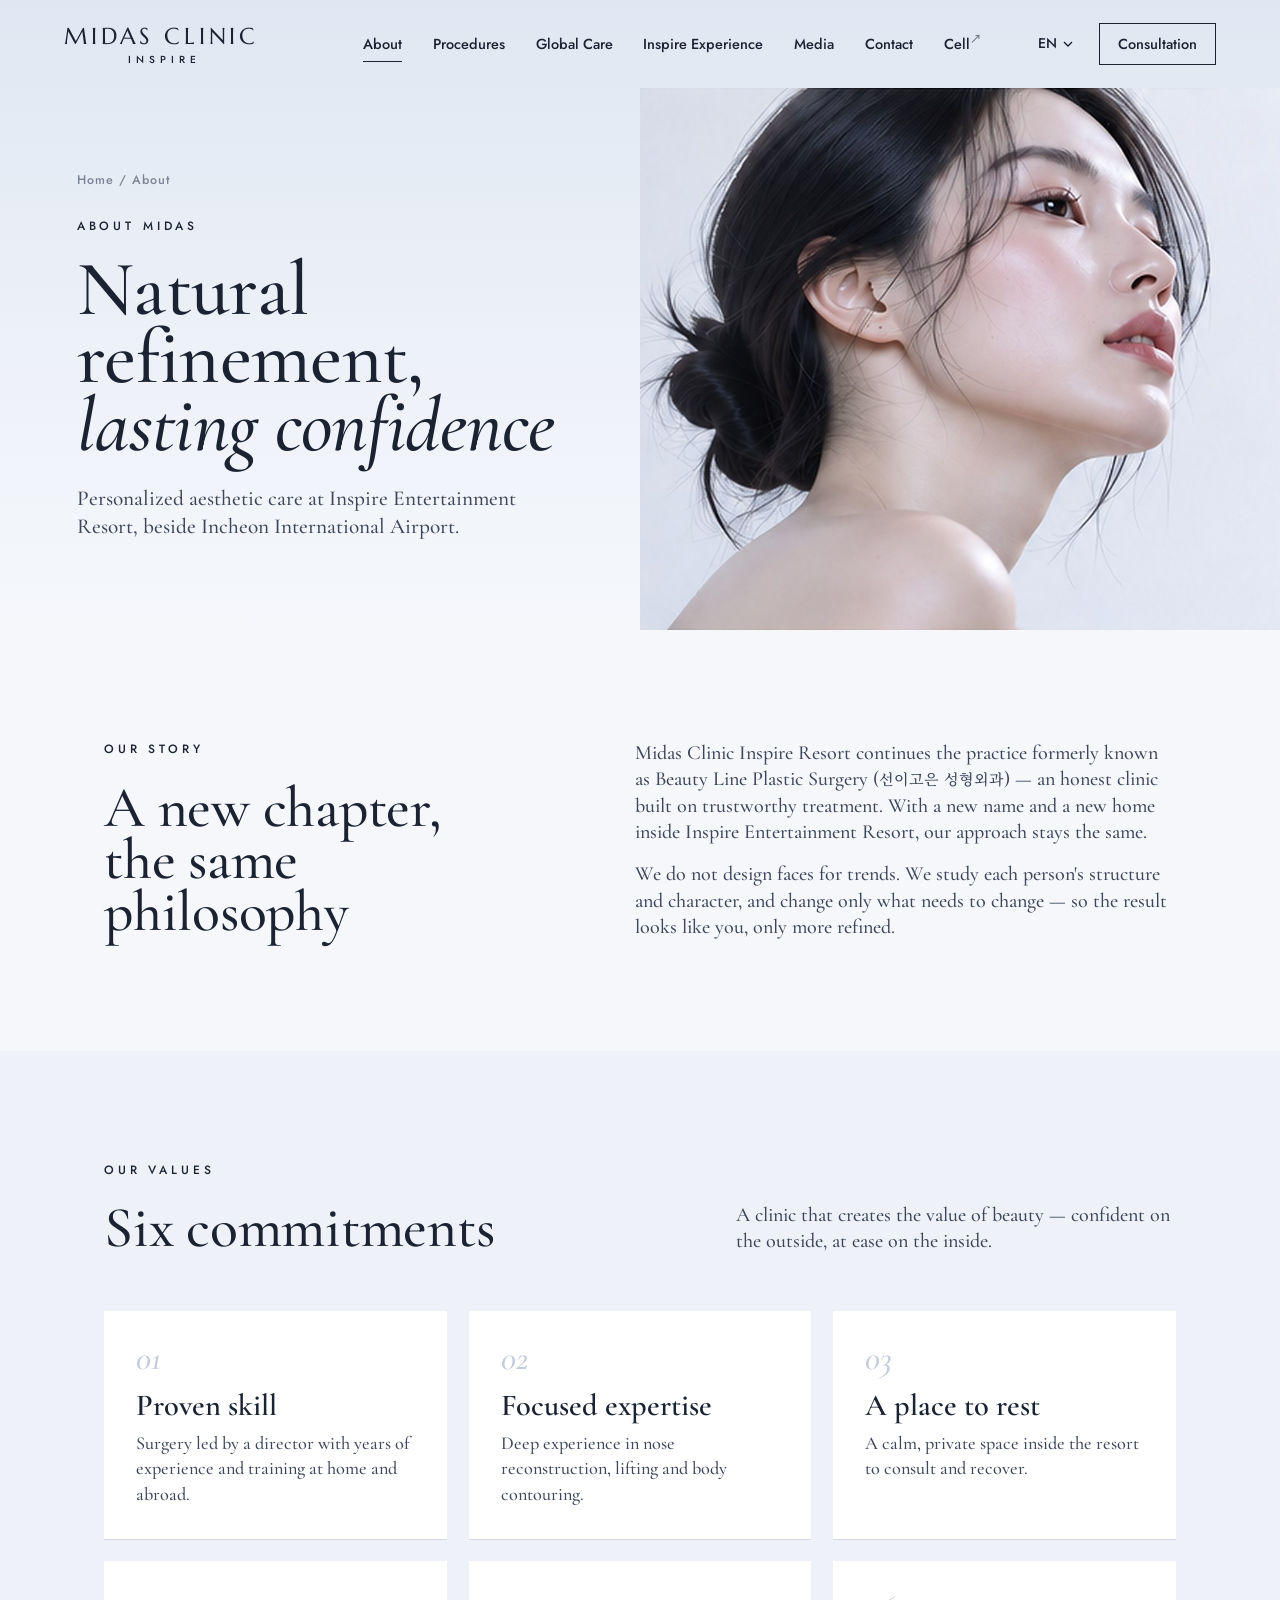
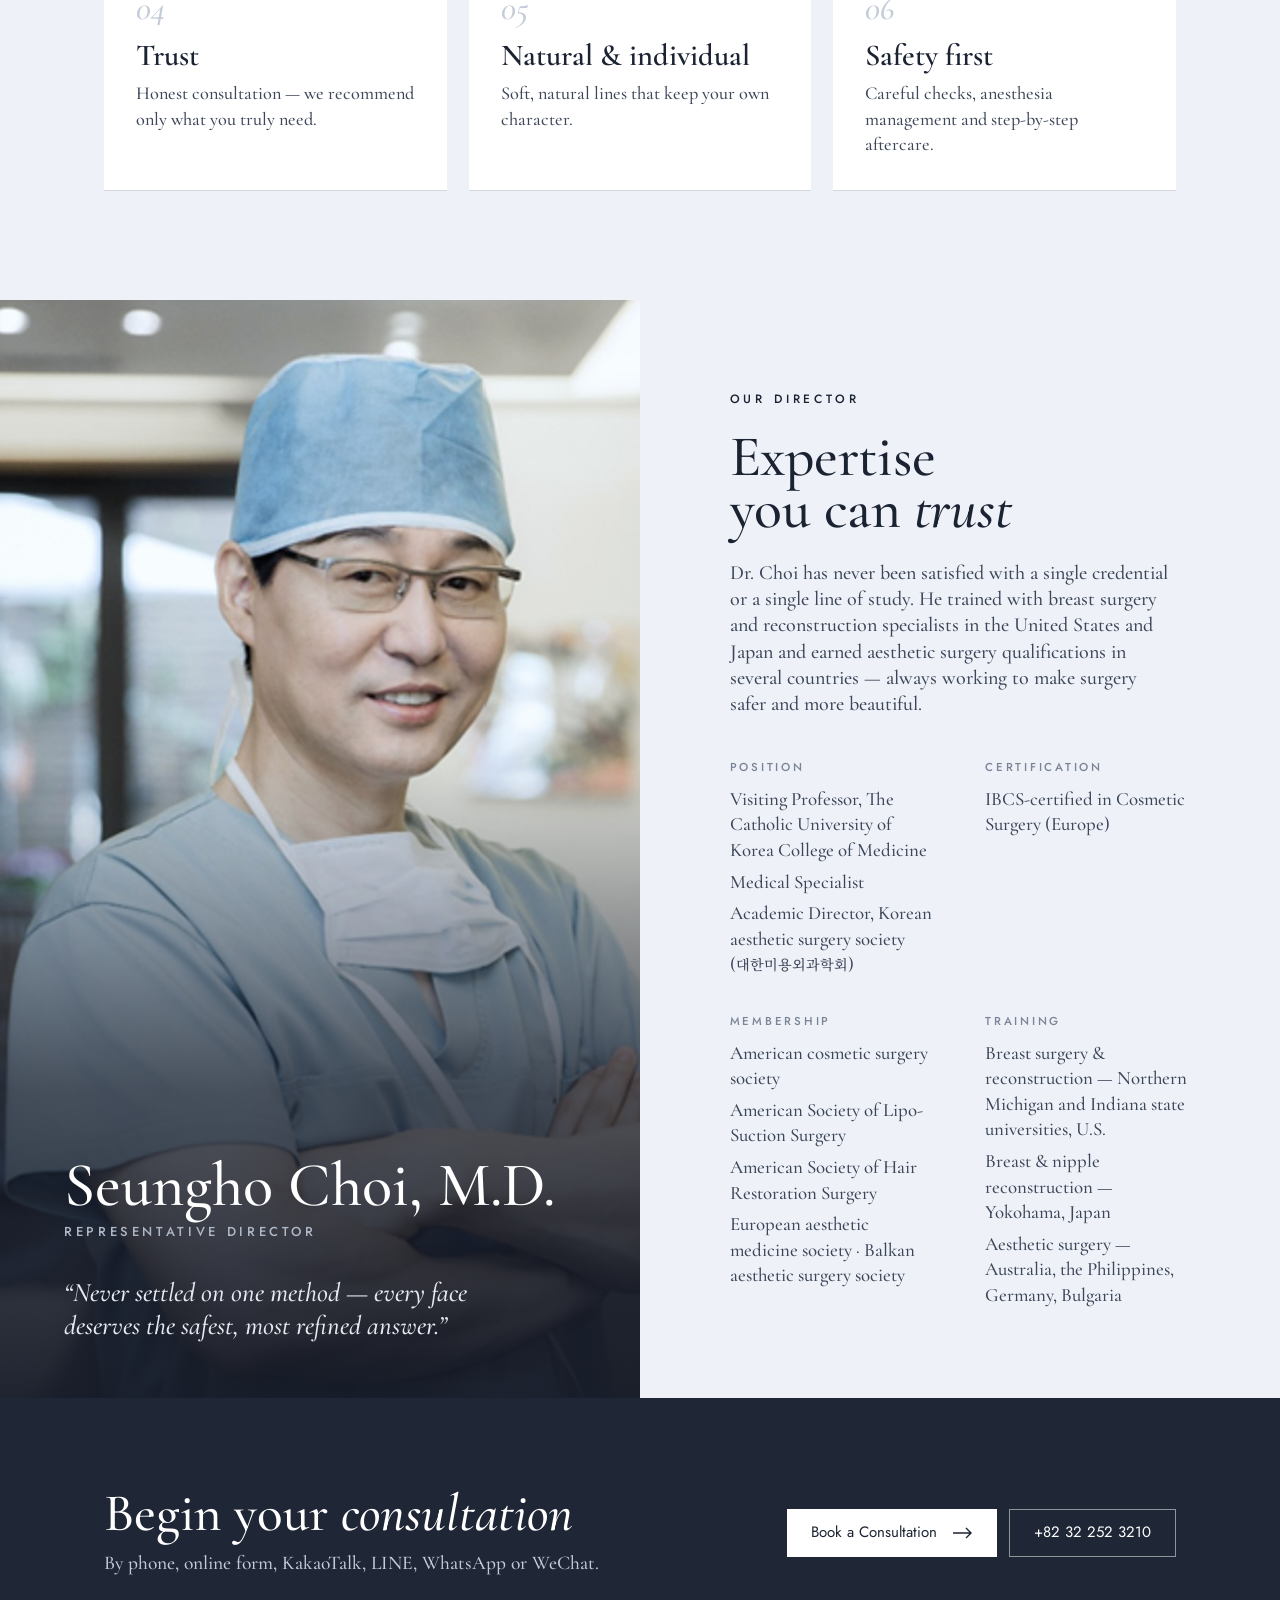
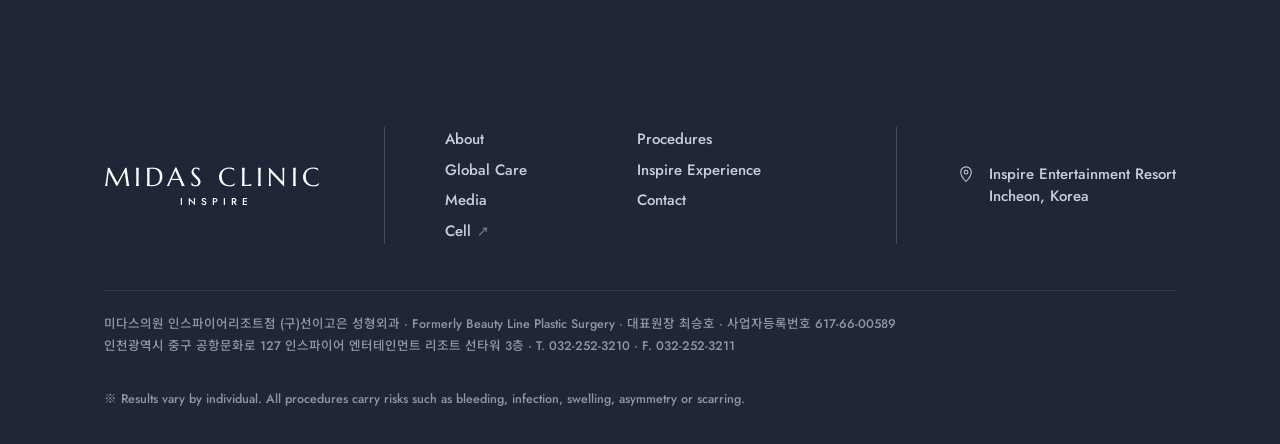
==== commit a8b42ff6: "메신저 QR 교체·추가: 카카오톡·LINE·WeChat 새 QR, WhatsApp 유지 - 오시는 길·글로벌 케어에 LINE 채널 추가(4열) - 안내 문구에 LINE 반영  Co" ====
--- a/about.html
+++ b/about.html
@@ -107,7 +107,7 @@
 
 <section class="cta-band">
   <div class="wrap">
-    <div><h2 data-ko="상담을 &lt;em&gt;시작하세요&lt;/em&gt;" data-zh="开始您的&lt;em&gt;咨询&lt;/em&gt;">Begin your <em>consultation</em></h2><p data-ko="전화, 온라인 상담, 카카오톡 · WhatsApp · WeChat으로 문의하실 수 있습니다." data-zh="可通过电话、在线表单、KakaoTalk、WhatsApp或微信咨询。">By phone, online form, KakaoTalk, WhatsApp or WeChat.</p></div>
+    <div><h2 data-ko="상담을 &lt;em&gt;시작하세요&lt;/em&gt;" data-zh="开始您的&lt;em&gt;咨询&lt;/em&gt;">Begin your <em>consultation</em></h2><p data-ko="전화, 온라인 상담, 카카오톡 · LINE · WhatsApp · WeChat으로 문의하실 수 있습니다." data-zh="可通过电话、在线表单、KakaoTalk、LINE、WhatsApp或微信咨询。">By phone, online form, KakaoTalk, LINE, WhatsApp or WeChat.</p></div>
     <div class="btns">
       <a class="btn" href="contact.html#form"><span data-ko="상담 예약하기" data-zh="预约咨询">Book a Consultation</span><svg><use href="#i-arrow"/></svg></a>
       <a class="btn ghost" href="tel:+82322523210">+82 32 252 3210</a>
--- a/css/style.css
+++ b/css/style.css
@@ -475,3 +475,9 @@
 .empty{color:var(--mute);font-size:16px;padding:30px 0;border-top:1px solid var(--line)}
 @media (max-width:1100px){.video-grid{grid-template-columns:1fr 1fr}}
 @media (max-width:640px){.video-grid{grid-template-columns:1fr}.press{grid-template-columns:1fr;gap:6px}.press svg{display:none}}
+.qr img{image-rendering:auto}
+.qr-card img{image-rendering:auto}
+.qr-row{display:grid;grid-template-columns:repeat(4,1fr);gap:12px;max-width:520px}
+.qr{padding:10px 10px 6px}
+.qr img{width:100%;height:auto;aspect-ratio:1/1}
+@media (max-width:640px){.qr-row{grid-template-columns:repeat(2,1fr);max-width:320px}}
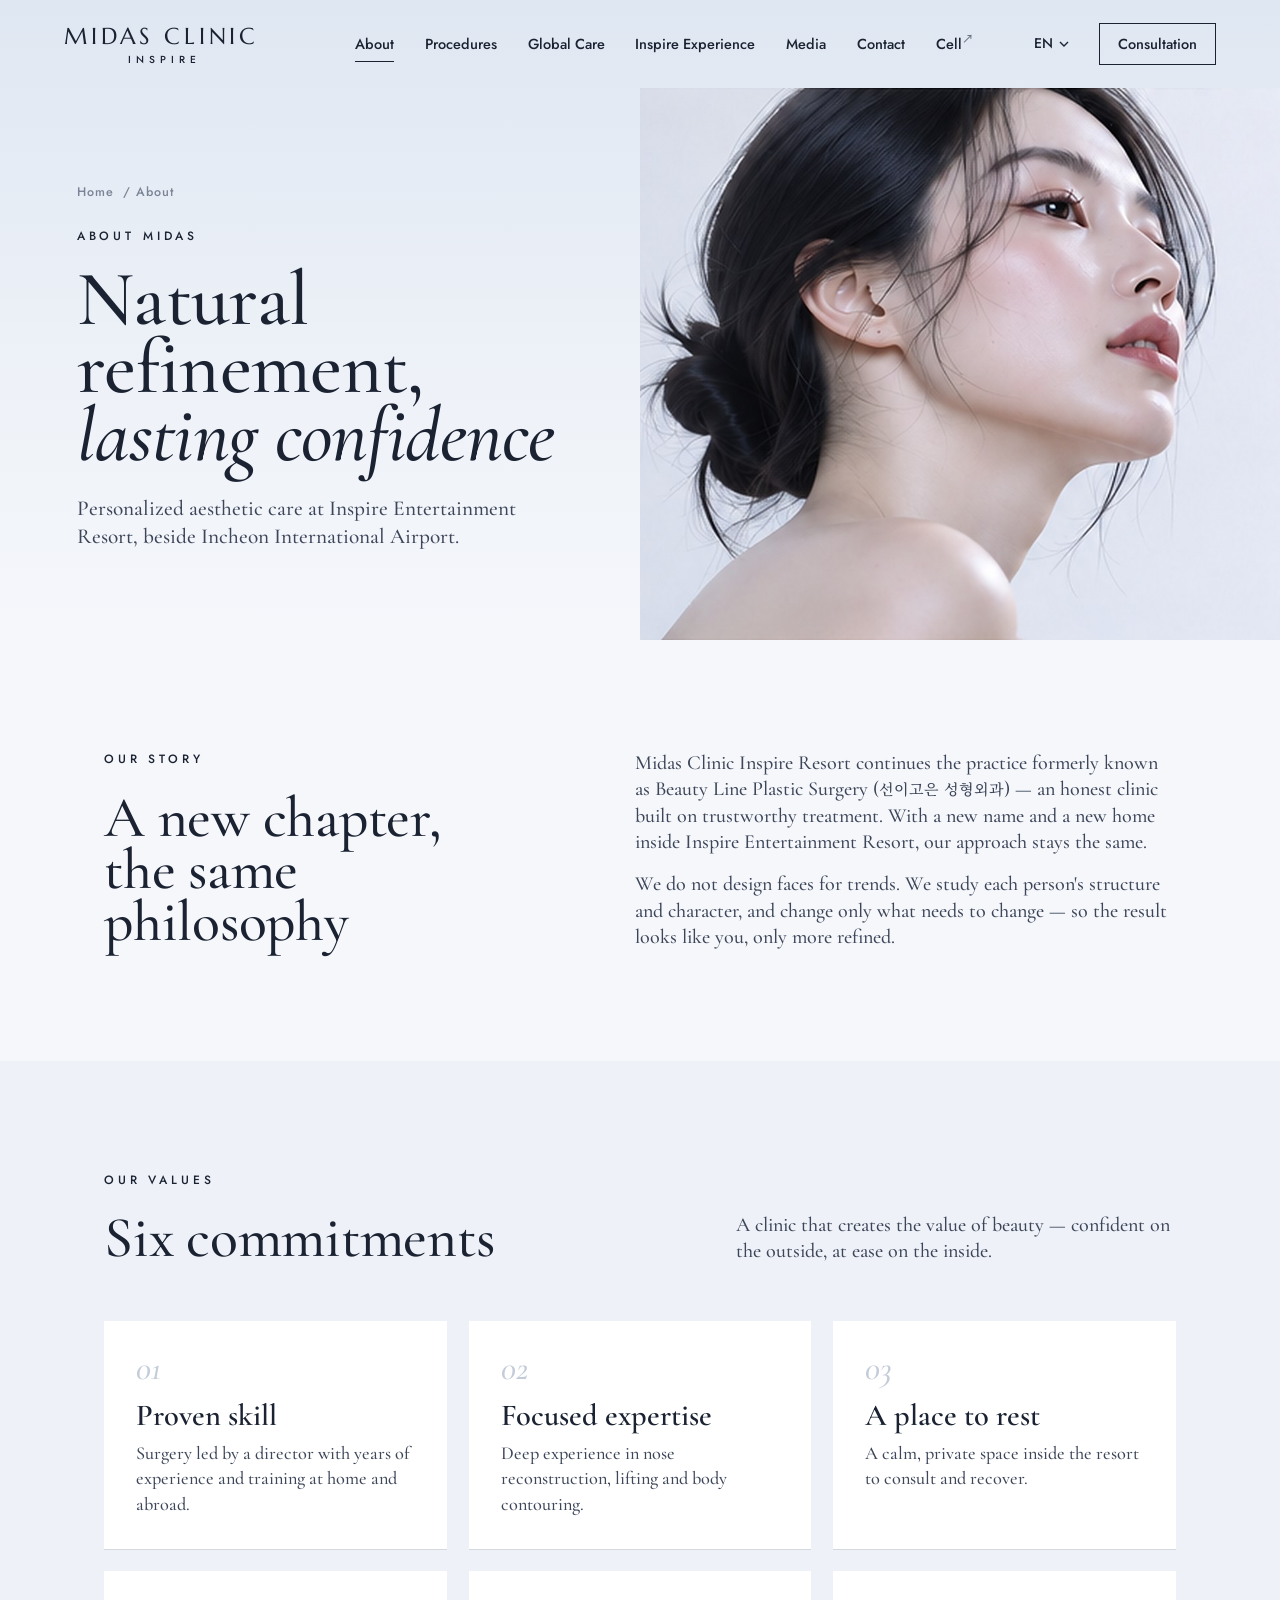
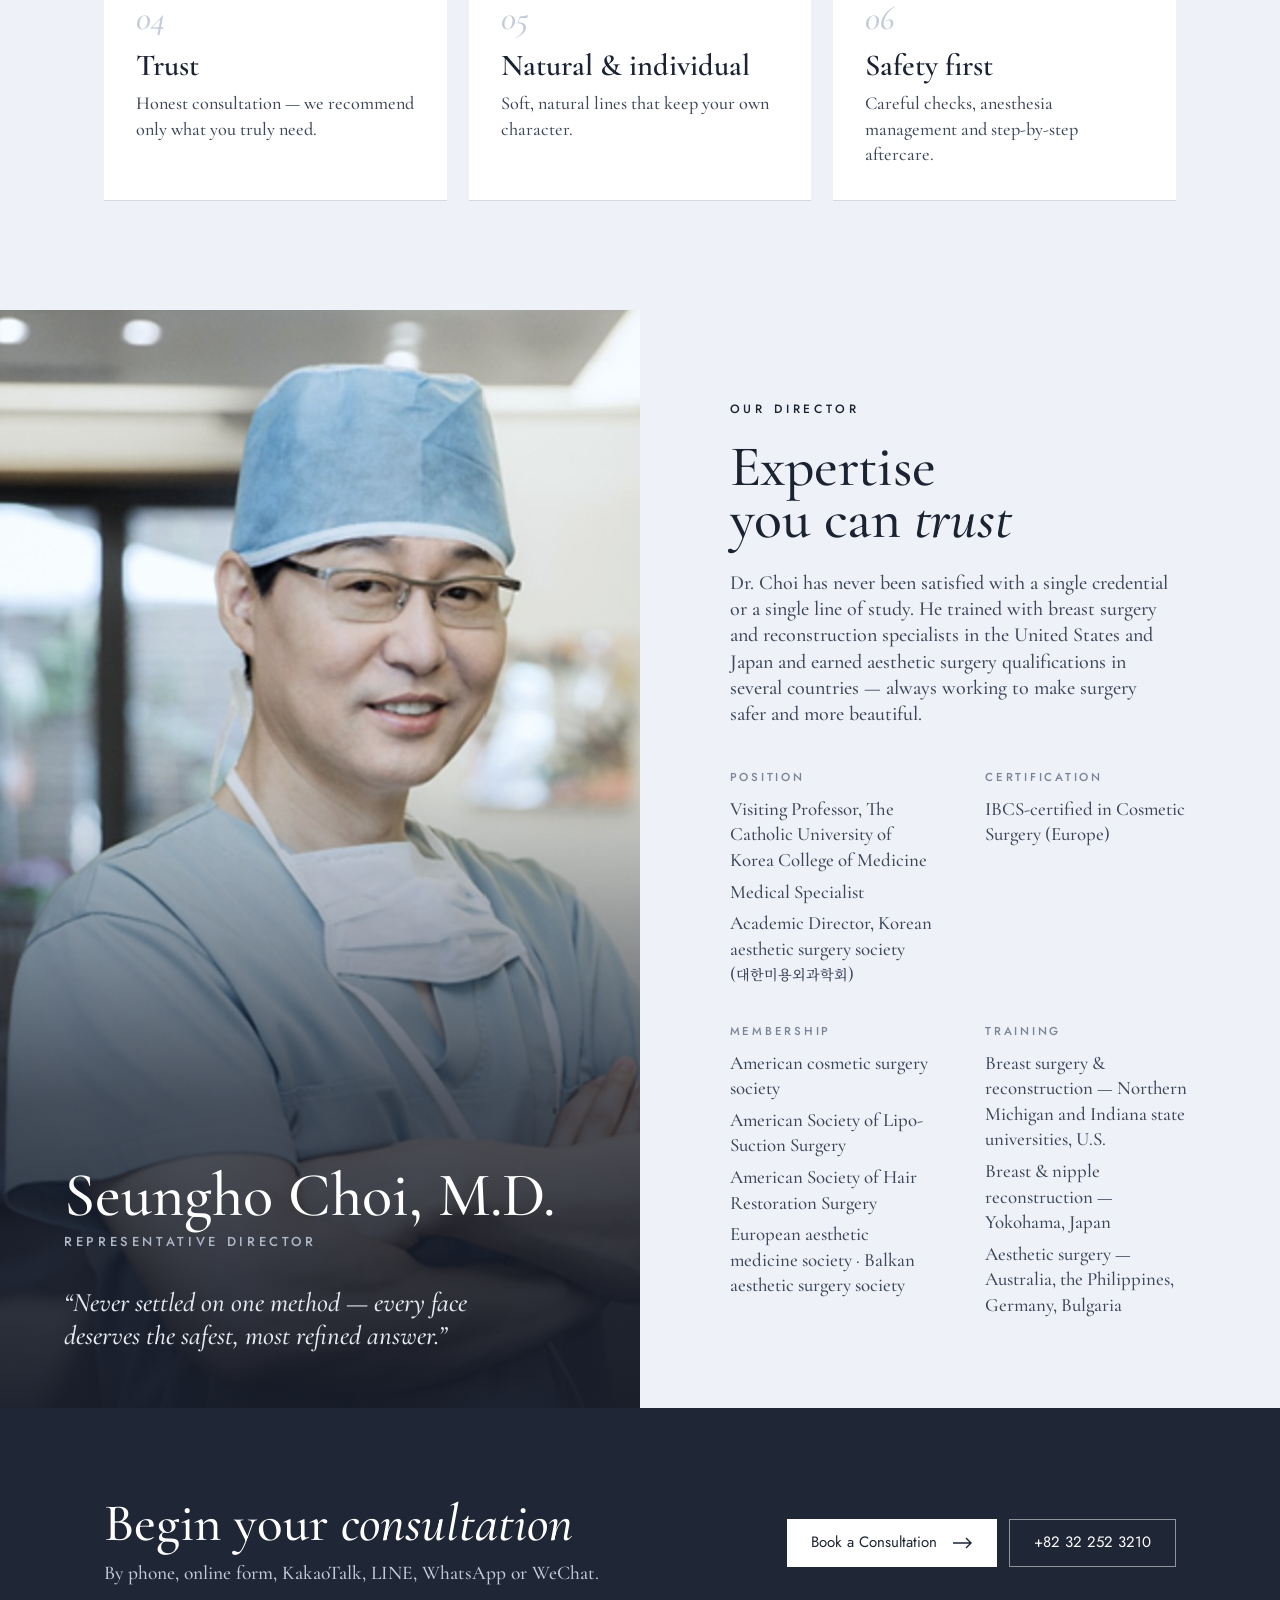
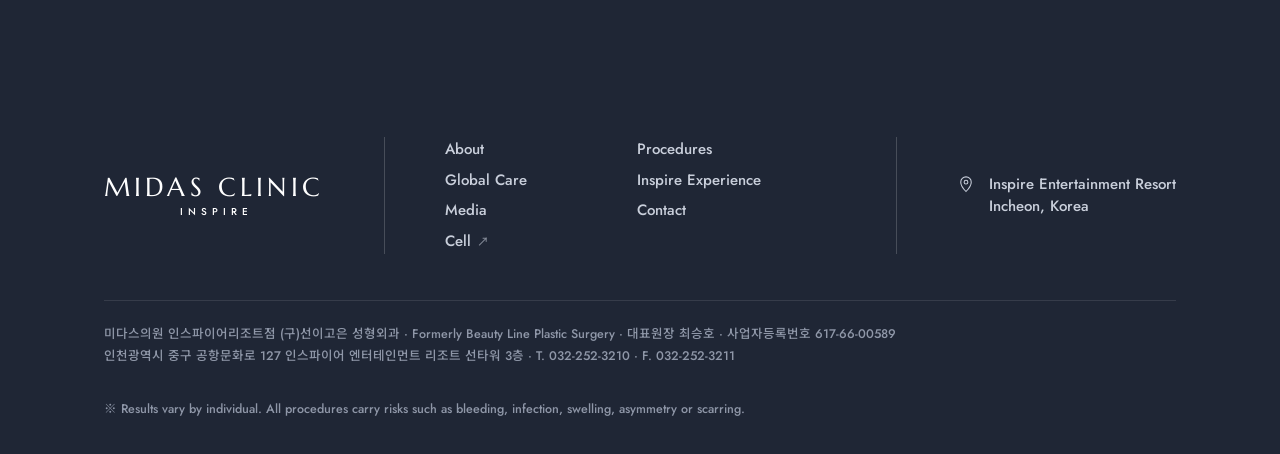
==== commit f3d6ce7e: "PC·모바일 UX 최적화 모바일 - 하단 고정 바 3버튼(전화·메신저·상담 예약), 아이폰 홈 바 safe-area 대응, 입력 중 자동 숨김 - 메뉴(드로어): 배경 스크롤 잠금" ====
--- a/about.html
+++ b/about.html
@@ -2,7 +2,7 @@
 <html lang="en">
 <head>
 <meta charset="UTF-8">
-<meta name="viewport" content="width=device-width, initial-scale=1">
+<meta name="viewport" content="width=device-width, initial-scale=1, viewport-fit=cover">
 <title>About — MIDAS CLINIC · INSPIRE</title>
 <meta name="description" content="About Midas Clinic Inspire — formerly 선이고은 Plastic Surgery. Director Choi Seung Ho.">
 <meta property="og:title" content="About — MIDAS CLINIC · INSPIRE">
@@ -15,6 +15,7 @@
 </head>
 <body data-title-ko="병원소개 — 미다스의원 인스파이어" data-title-zh="关于我们 — MIDAS CLINIC · INSPIRE">
 
+<a class="skip" href="#main">Skip to content</a>
 <svg width="0" height="0" class="sr" aria-hidden="true">
   <symbol id="i-arrow" viewBox="0 0 20 12" fill="none" stroke="currentColor" stroke-width="1.4"><path d="M0 6h18M13 1l5 5-5 5"/></symbol>
   <symbol id="i-chev" viewBox="0 0 10 10" fill="none" stroke="currentColor" stroke-width="1.4"><path d="M1 3l4 4 4-4"/></symbol>
@@ -55,10 +56,14 @@
   <a href="media.html" data-ko="미디어" data-zh="媒体">Media</a>
   <a href="contact.html" data-ko="오시는 길" data-zh="联系我们">Contact</a>
   <a class="ext" href="https://panacellbio.com/ko/" target="_blank" rel="noopener" data-ko="세포" data-zh="细胞">Cell</a>
-  <div class="drawer-lang"><button data-lang="en">EN</button><button data-lang="ko">KR</button><button data-lang="zh">中文</button></div>
+  <div class="drawer-foot">
+    <div class="drawer-lang"><button data-lang="en">EN</button><button data-lang="ko">KR</button><button data-lang="zh">中文</button></div>
+    <a class="drawer-tel" href="tel:+82322523210">+82 32 252 3210</a>
+    <a class="btn" href="contact.html#form"><span data-ko="상담 예약하기" data-zh="预约咨询">Book a Consultation</span><svg><use href="#i-arrow"/></svg></a>
+  </div>
 </nav>
 
-<main>
+<main id="main">
 <section class="page-hero with-img">
   <div class="wrap">
       <div class="crumbs"><a href="index.html" data-ko="홈" data-zh="首页">Home</a> / <span data-ko="병원소개" data-zh="关于我们">About</span></div>
@@ -141,7 +146,12 @@
   </div>
 </footer>
 
-<div class="mobile-bar"><a href="tel:+82322523210" data-ko="전화" data-zh="致电">Call</a><a href="contact.html" data-ko="상담 예약" data-zh="预约咨询">Consultation</a></div>
+<nav class="mobile-bar" aria-label="Quick actions">
+  <a href="tel:+82322523210"><svg viewBox="0 0 24 24" fill="none" stroke="currentColor" stroke-width="1.5"><path d="M5 4h4l2 5-2.5 1.5a11 11 0 0 0 5 5L15 13l5 2v4a2 2 0 0 1-2 2A16 16 0 0 1 3 6a2 2 0 0 1 2-2z"/></svg><span data-ko="전화" data-zh="致电">Call</span></a>
+  <a href="contact.html#messengers"><svg viewBox="0 0 24 24" fill="none" stroke="currentColor" stroke-width="1.5"><path d="M4 5h16v11H9l-5 4z"/></svg><span data-ko="메신저" data-zh="在线咨询">Messenger</span></a>
+  <a class="primary" href="contact.html#form"><svg viewBox="0 0 24 24" fill="none" stroke="currentColor" stroke-width="1.5"><rect x="4" y="5" width="16" height="15" rx="1"/><path d="M4 10h16M9 3v4M15 3v4"/></svg><span data-ko="상담 예약" data-zh="预约咨询">Consultation</span></a>
+</nav>
+<a class="to-top" href="#top" aria-label="Back to top"><svg viewBox="0 0 24 24" fill="none" stroke="currentColor" stroke-width="1.5"><path d="M12 19V5M6 11l6-6 6 6"/></svg></a>
 
 <script src="js/main.js"></script>
 </body>
--- a/css/style.css
+++ b/css/style.css
@@ -481,3 +481,158 @@
 .qr{padding:10px 10px 6px}
 .qr img{width:100%;height:auto;aspect-ratio:1/1}
 @media (max-width:640px){.qr-row{grid-template-columns:repeat(2,1fr);max-width:320px}}
+
+/* =========================================================
+   UX optimisation — PC & mobile
+   ========================================================= */
+html{scroll-padding-top:90px;-webkit-text-size-adjust:100%;text-size-adjust:100%}
+body{-webkit-tap-highlight-color:transparent}
+body.lock{overflow:hidden;touch-action:none}
+img{height:auto}
+::selection{background:#1f2635;color:#fff}
+
+/* accessibility */
+.skip{position:fixed;left:16px;top:-60px;z-index:100;background:var(--ink);color:#fff;padding:10px 16px;font-family:var(--sans);font-size:14px;transition:top .2s}
+.skip:focus{top:12px}
+:focus{outline:none}
+:focus-visible{outline:2px solid #4a6fa5;outline-offset:3px}
+.btn:focus-visible,.header-cta:focus-visible{outline-offset:4px}
+
+/* tap targets */
+.arrow-link{min-height:44px;margin-top:22px}
+.crumbs a,.crumbs span{display:inline-block;padding:10px 0}
+.page-hero .crumbs{margin-bottom:12px}
+.faq summary{min-height:56px;align-items:center}
+.tab{min-height:48px}
+.lang-btn{min-height:44px;padding:0 4px}
+.lang-menu button{min-height:40px}
+.other-procs a{min-height:44px;display:inline-flex;align-items:center}
+
+/* form: 16px prevents iOS zoom on focus */
+.field input,.field select,.field textarea{font-size:16px;min-height:40px}
+.field select{-webkit-appearance:none;appearance:none;background:transparent url("data:image/svg+xml,%3Csvg xmlns='http://www.w3.org/2000/svg' viewBox='0 0 10 10'%3E%3Cpath d='M1 3l4 4 4-4' fill='none' stroke='%231b2333' stroke-width='1.3'/%3E%3C/svg%3E") no-repeat right 2px center/10px;padding-right:20px}
+.agree{cursor:pointer}
+.agree input{width:18px;height:18px;flex:none}
+.field.err{border-color:#c0392b}
+.form .btn[disabled]{opacity:.6;pointer-events:none}
+
+/* header: hide on scroll down, show on scroll up */
+.header{transition:background .4s,box-shadow .4s,transform .4s var(--ease)}
+.header.hide{transform:translateY(-100%)}
+.header.menu-open{transform:none;background:transparent;box-shadow:none}
+
+/* drawer */
+.drawer{overflow-y:auto;overscroll-behavior:contain;padding-bottom:calc(30px + env(safe-area-inset-bottom));padding-top:96px}
+.drawer > a{display:flex;justify-content:space-between;align-items:center;min-height:56px;padding:12px 0;font-size:26px}
+.drawer > a.active{color:#4a6fa5}
+.drawer-foot{margin-top:auto;padding-top:28px;display:grid;gap:16px}
+.drawer .drawer-lang{margin-top:0}
+.drawer .drawer-lang button{min-height:44px;min-width:56px}
+.drawer-tel{font-family:var(--serif);font-size:28px}
+.drawer-foot .btn{justify-content:center;height:54px}
+@media (min-width:1101px){.drawer{display:none}}
+
+/* mobile quick bar */
+.mobile-bar{display:none}
+@media (max-width:1100px){
+  .mobile-bar{display:grid;grid-template-columns:1fr 1fr 1.3fr;position:fixed;left:0;right:0;bottom:0;z-index:50;background:rgba(245,247,251,.96);backdrop-filter:blur(14px);-webkit-backdrop-filter:blur(14px);border-top:1px solid var(--line);padding-bottom:env(safe-area-inset-bottom);transition:transform .35s var(--ease)}
+  .mobile-bar a{height:58px;display:flex;flex-direction:column;align-items:center;justify-content:center;gap:3px;font-family:var(--sans);font-size:12.5px;font-weight:500;color:var(--ink)}
+  .mobile-bar a svg{width:20px;height:20px}
+  .mobile-bar a.primary{background:var(--navy);color:#fff;flex-direction:row;gap:8px;font-size:14px}
+  .mobile-bar.hide{transform:translateY(110%)}
+  body{padding-bottom:calc(58px + env(safe-area-inset-bottom))}
+  .footer{padding-bottom:34px}
+}
+
+/* back to top */
+.to-top{position:fixed;right:22px;bottom:24px;z-index:45;width:48px;height:48px;border-radius:50%;background:#fff;color:var(--ink);display:flex;align-items:center;justify-content:center;box-shadow:0 10px 30px rgba(27,35,51,.14);opacity:0;visibility:hidden;transform:translateY(10px);transition:.35s var(--ease)}
+.to-top svg{width:20px;height:20px}
+.to-top.show{opacity:1;visibility:visible;transform:none}
+.to-top:hover{background:var(--ink);color:#fff}
+@media (max-width:1100px){.to-top{right:16px;bottom:calc(72px + env(safe-area-inset-bottom));width:44px;height:44px}}
+
+/* hero: real mobile viewport height, tighter on phones */
+.hero{height:clamp(620px,100svh,900px)}
+@media (max-width:640px){
+  .hero{height:auto;min-height:0;display:flex;flex-direction:column;padding-top:104px}
+  .hero-slides{position:relative;inset:auto;min-height:330px}
+  .hero-slide{top:0;transform:none}
+  .hero h1,.hero h2{font-size:34px;margin:16px 0 16px}
+  .hero p{font-size:15.5px}
+  .hero .btn{margin-top:24px}
+  .hero-media{position:relative;width:100%;height:auto;aspect-ratio:4/3;opacity:1;order:2;margin-top:8px}
+  .hero-media img{-webkit-mask-image:none;mask-image:none;object-position:70% center}
+  .hero-media:after{height:30%}
+  .hero-dots{position:absolute;bottom:auto;top:calc(104px + 312px)}
+  .hero-dots button{width:10px;height:10px}
+}
+
+/* mobile rhythm */
+@media (max-width:640px){
+  :root{--pad:20px}
+  .title{font-size:30px}
+  html[lang="ko"] .title,html[lang="zh"] .title{font-size:28px}
+  .lead{font-size:15.5px}
+  .split-media,.split.standard .split-media,.split.experience .split-media{min-height:0;aspect-ratio:4/3}
+  .split-body{padding:56px var(--pad) 64px}
+  .features{padding:40px 0 30px}
+  .procedures{padding:70px 0}
+  .proc-head{margin-bottom:28px}
+  .proc-media{aspect-ratio:16/10}
+  .proc-item > button{padding:18px 0;min-height:56px}
+  .director-card,.director-card:has(.dir-photo){min-height:0;aspect-ratio:4/5;padding:32px 22px}
+  .director-card blockquote{font-size:18px;margin-top:20px}
+  .page-hero{padding:112px 0 52px}
+  .page-hero h1{font-size:36px}
+  html[lang="ko"] .page-hero h1,html[lang="zh"] .page-hero h1{font-size:32px}
+  .page-hero.with-img .wrap{padding:112px var(--pad) 40px}
+  .page-hero.with-img .media{min-height:0;aspect-ratio:4/3}
+  .section{padding:64px 0}
+  .sec-head{margin-bottom:32px;gap:14px}
+  .card{padding:26px 22px}
+  .detail{padding:22px 0}
+  .tl{padding-top:20px}
+  .cta-band{padding:60px 0}
+  .cta-band .btns{width:100%}
+  .cta-band .btn{flex:1;justify-content:center}
+  .tel{font-size:34px}
+  .contact{padding:70px 0}
+  .info{margin-top:28px}
+  .qr-row{max-width:none;grid-template-columns:repeat(4,1fr);gap:8px}
+  .qr{padding:6px 6px 4px}
+  .qr figcaption{font-size:10.5px}
+  .video figcaption{font-size:17px}
+  .space-card .body{padding:18px 20px 22px}
+  .footer-bottom{font-size:11.5px}
+}
+/* tabs scroll if needed */
+.tabs{overflow-x:auto;scrollbar-width:none}
+.tabs::-webkit-scrollbar{display:none}
+
+/* QR: tap to enlarge (useful on mobile — show to another device) */
+.qr,.qr-card img{cursor:zoom-in}
+.qr-hint{display:none;font-family:var(--sans);font-size:13px;color:var(--mute);margin-top:12px;line-height:1.6}
+@media (hover:none){.qr-hint{display:block}}
+.lightbox{position:fixed;inset:0;z-index:120;background:rgba(15,20,32,.86);display:flex;flex-direction:column;align-items:center;justify-content:center;gap:18px;padding:24px;opacity:0;visibility:hidden;transition:.3s}
+.lightbox.open{opacity:1;visibility:visible}
+.lightbox img{width:min(78vw,360px);height:auto;background:#fff;padding:16px}
+.lightbox p{color:#fff;font-family:var(--sans);font-size:15px;letter-spacing:.04em}
+.lightbox button{position:absolute;top:calc(16px + env(safe-area-inset-top));right:16px;width:48px;height:48px;color:#fff;font-size:30px;line-height:1}
+
+/* PC polish */
+@media (min-width:1101px){
+  .card,.proc-item > button,.press,.other-procs a{transition:all .35s var(--ease)}
+  .split-body{max-width:640px}
+}
+@media (hover:hover){.btn:hover svg,.arrow-link:hover svg{transform:translateX(6px)}}
+.drawer-foot a{border:0;min-height:0}
+.drawer-foot .drawer-tel{padding:4px 0;font-size:26px}
+.drawer-foot .btn{padding:0 24px;font-family:var(--sans);font-size:15px;color:#fff}
+@media (max-width:640px){
+  .hero-slides{order:0}.hero-dots{order:1;position:relative;top:auto;bottom:auto;margin:6px 0 10px}.hero-media{order:2}
+}
+.page-hero .crumbs a{display:inline-block;padding:12px 4px 12px 0}
+@media (max-width:1100px){
+  body{padding-bottom:0}
+  .footer{padding-bottom:calc(92px + env(safe-area-inset-bottom))}
+}
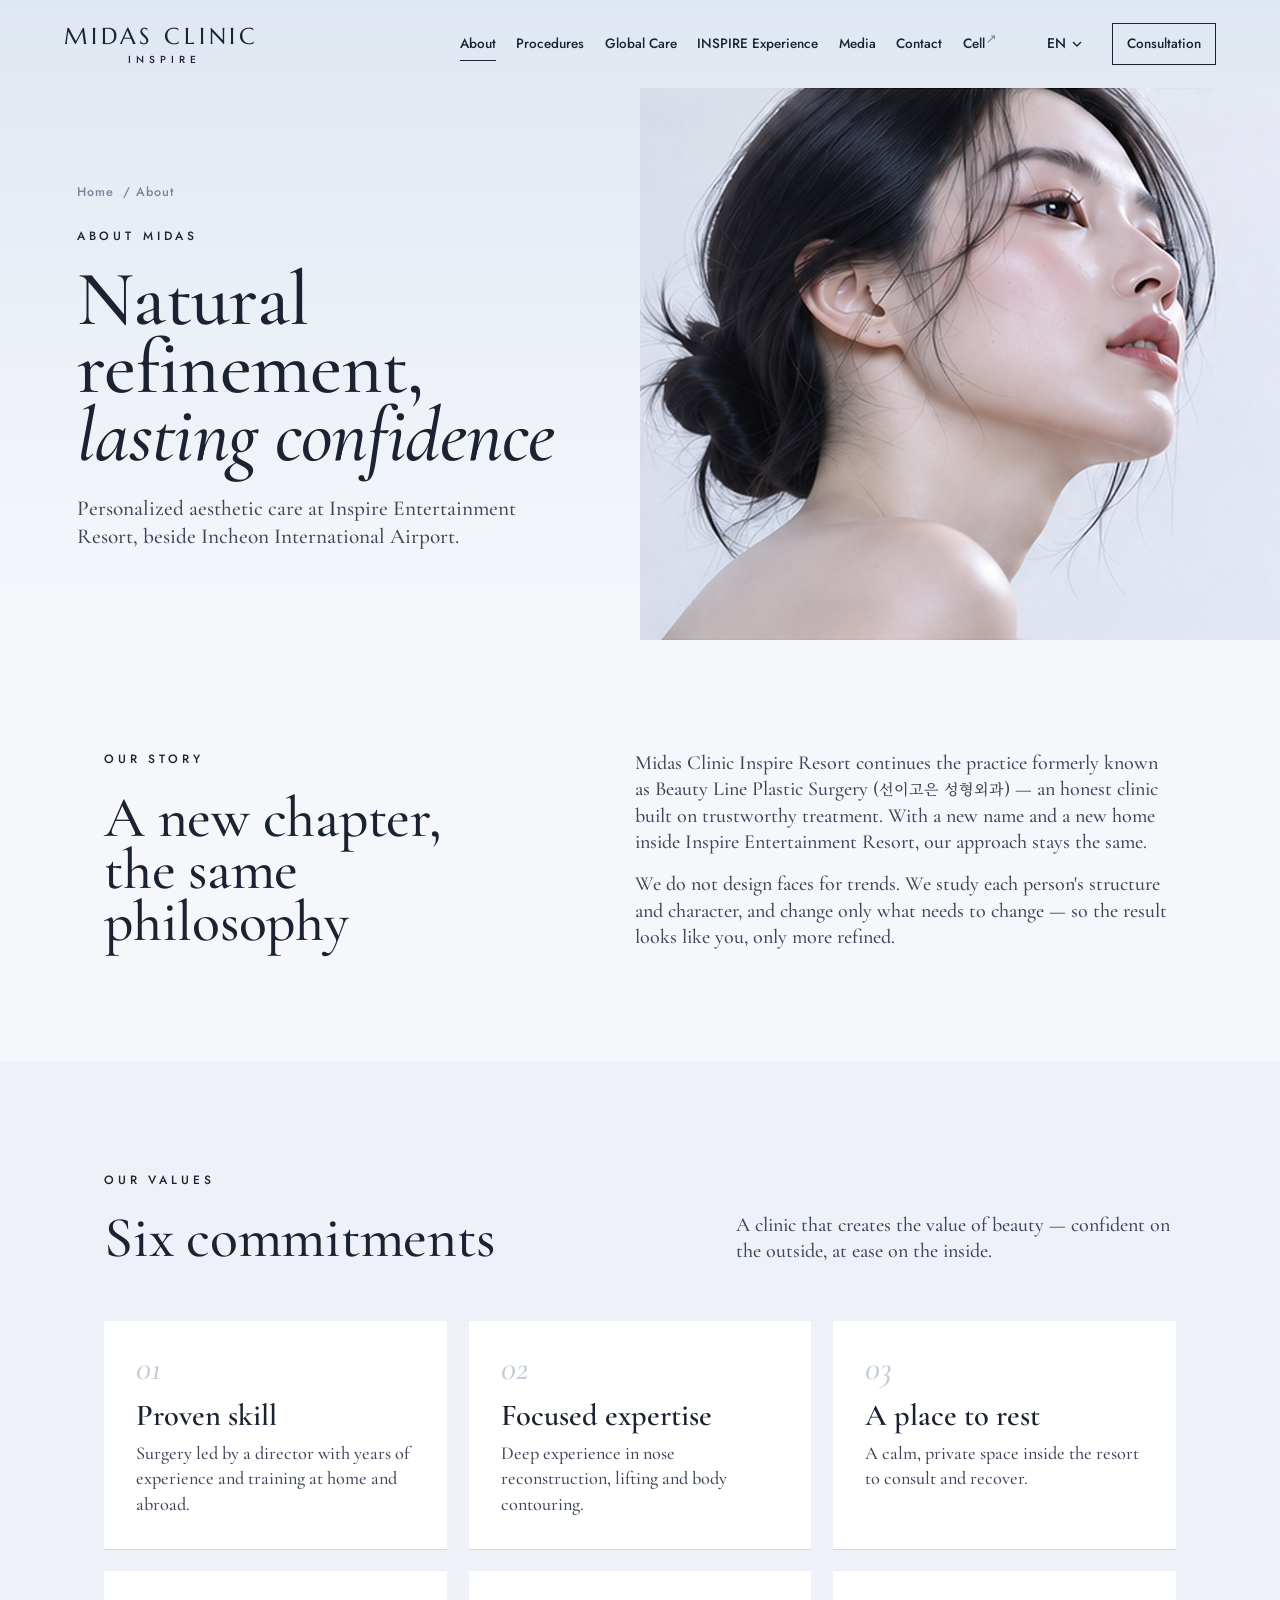
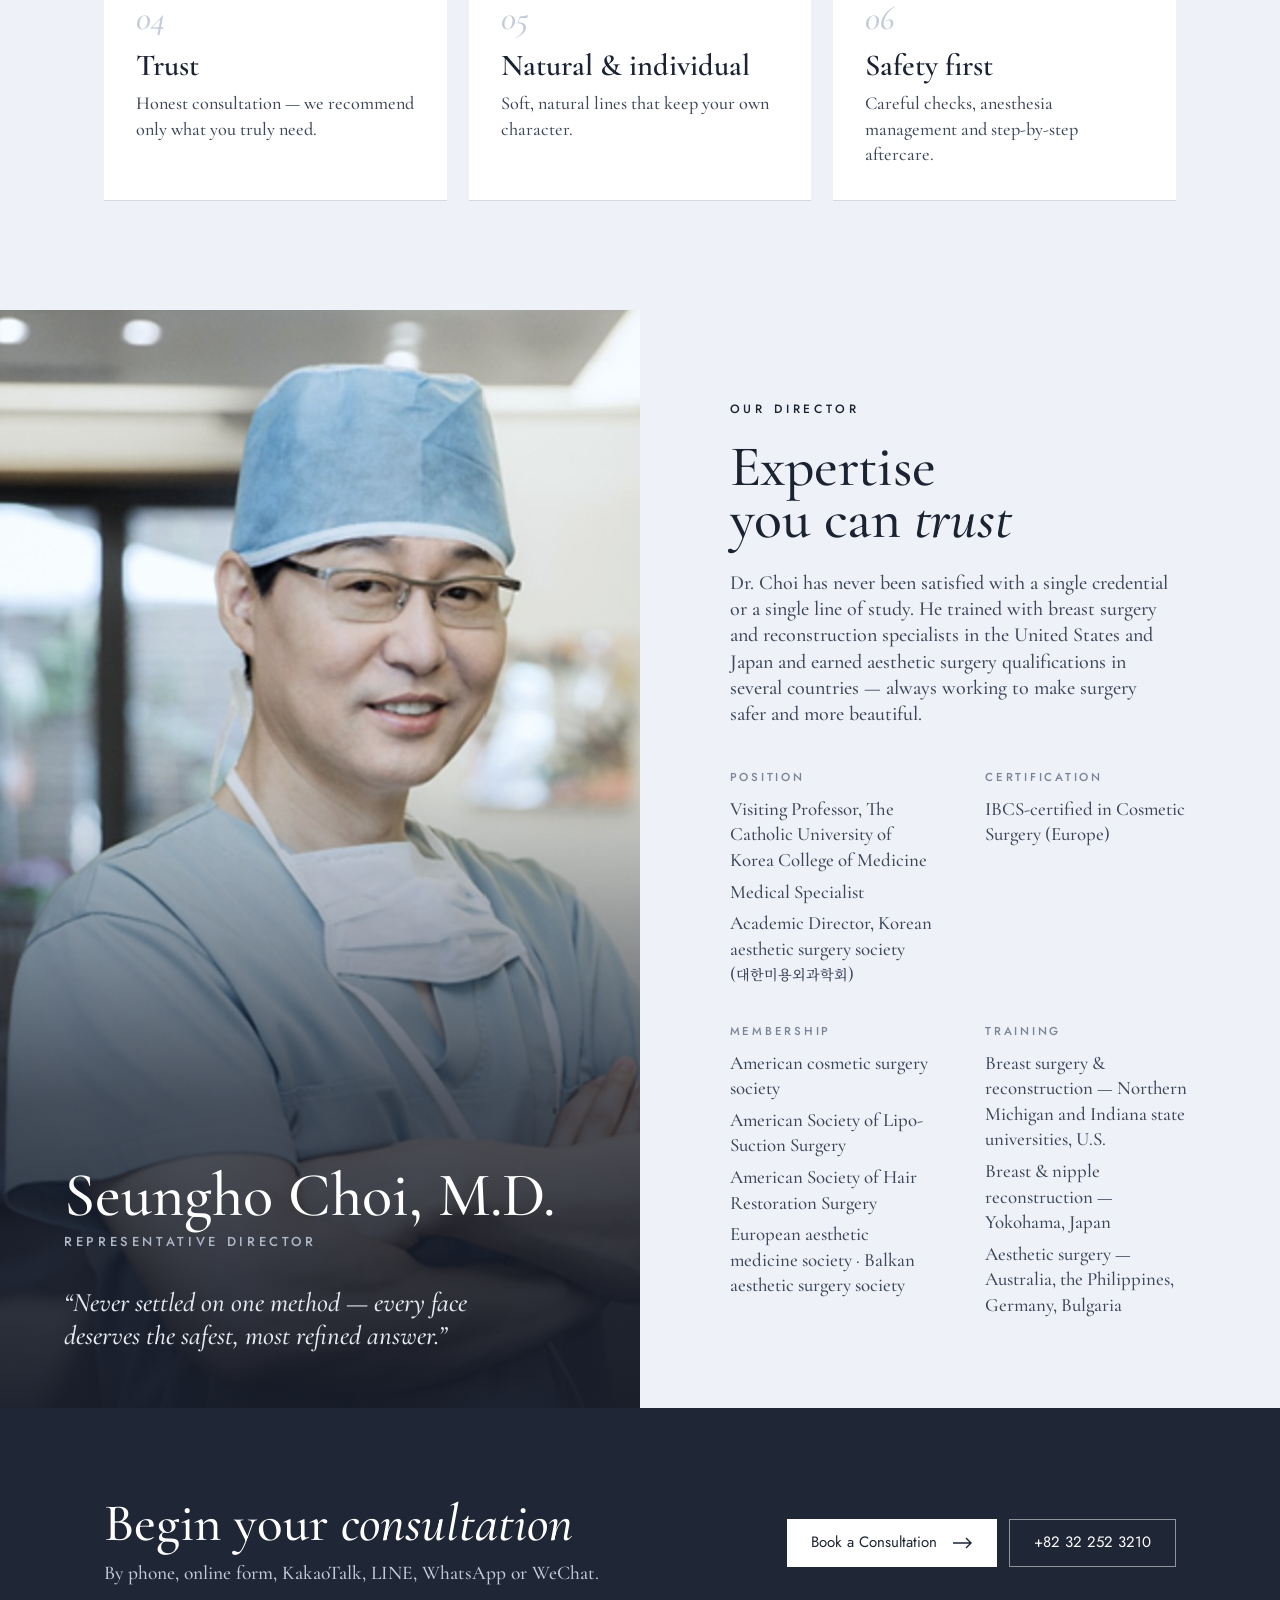
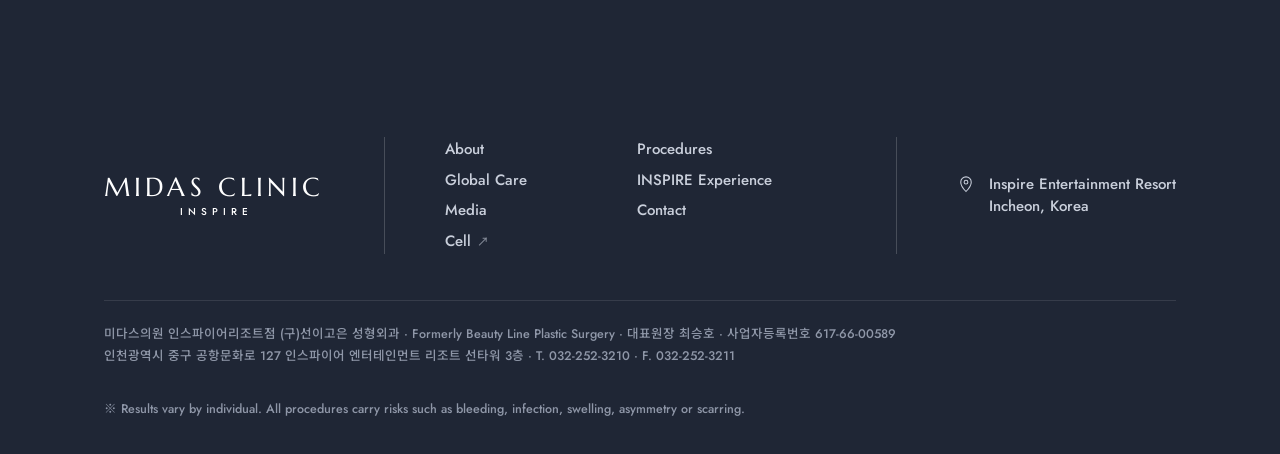
==== commit 1e7d9bfb: "진료 안내 페이지 문구 교체(영·한·중, 마침표 제거), 공통 메뉴 명칭 변경, 긴 메뉴명 대응 Co-Authored-By: Claude Opus 5.5 <noreply@anthr" ====
--- a/about.html
+++ b/about.html
@@ -25,13 +25,13 @@
   <div class="header-in">
     <a href="index.html" class="logo" aria-label="Midas Clinic Inspire"><b>MIDAS CLINIC</b><small>INSPIRE</small></a>
     <nav class="gnb" aria-label="Main">
-      <a class="active" href="about.html" data-ko="병원소개" data-zh="关于我们">About</a>
-      <a href="procedures.html" data-ko="진료안내" data-zh="诊疗项目">Procedures</a>
-      <a href="global-care.html" data-ko="글로벌 케어" data-zh="国际关怀">Global Care</a>
-      <a href="experience.html" data-ko="인스파이어 경험" data-zh="Inspire 体验">Inspire Experience</a>
-      <a href="media.html" data-ko="미디어" data-zh="媒体">Media</a>
-      <a href="contact.html" data-ko="오시는 길" data-zh="联系我们">Contact</a>
-      <a class="ext" href="https://panacellbio.com/ko/" target="_blank" rel="noopener" data-ko="세포" data-zh="细胞">Cell</a>
+      <a class="active" href="about.html" data-ko="미다스 소개" data-zh="关于MIDAS">About</a>
+      <a href="procedures.html" data-ko="진료 안내" data-zh="诊疗项目">Procedures</a>
+      <a href="global-care.html" data-ko="글로벌 환자 서비스" data-zh="国际患者服务">Global Care</a>
+      <a href="experience.html" data-ko="인스파이어 경험" data-zh="INSPIRE体验">INSPIRE Experience</a>
+      <a href="media.html" data-ko="미디어" data-zh="媒体资讯">Media</a>
+      <a href="contact.html" data-ko="문의 및 오시는 길" data-zh="联系我们">Contact</a>
+      <a class="ext" href="https://panacell-website.pages.dev/" target="_blank" rel="noopener" data-ko="세포" data-zh="细胞">Cell</a>
     </nav>
     <div class="header-r">
       <div class="lang" id="lang">
@@ -42,24 +42,24 @@
           <button data-lang="zh" role="menuitem">中文</button>
         </div>
       </div>
-      <a class="header-cta" href="contact.html" data-ko="상담 예약" data-zh="预约咨询">Consultation</a>
+      <a class="header-cta" href="contact.html" data-ko="진료 상담" data-zh="诊疗咨询">Consultation</a>
       <button class="burger" id="burger" aria-label="Menu"><span></span><span></span></button>
     </div>
   </div>
 </header>
 
 <nav class="drawer" id="drawer" aria-label="Mobile">
-  <a href="about.html" data-ko="병원소개" data-zh="关于我们">About</a>
-  <a href="procedures.html" data-ko="진료안내" data-zh="诊疗项目">Procedures</a>
-  <a href="global-care.html" data-ko="글로벌 케어" data-zh="国际关怀">Global Care</a>
-  <a href="experience.html" data-ko="인스파이어 경험" data-zh="Inspire 体验">Inspire Experience</a>
-  <a href="media.html" data-ko="미디어" data-zh="媒体">Media</a>
-  <a href="contact.html" data-ko="오시는 길" data-zh="联系我们">Contact</a>
-  <a class="ext" href="https://panacellbio.com/ko/" target="_blank" rel="noopener" data-ko="세포" data-zh="细胞">Cell</a>
+  <a href="about.html" data-ko="미다스 소개" data-zh="关于MIDAS">About</a>
+  <a href="procedures.html" data-ko="진료 안내" data-zh="诊疗项目">Procedures</a>
+  <a href="global-care.html" data-ko="글로벌 환자 서비스" data-zh="国际患者服务">Global Care</a>
+  <a href="experience.html" data-ko="인스파이어 경험" data-zh="INSPIRE体验">INSPIRE Experience</a>
+  <a href="media.html" data-ko="미디어" data-zh="媒体资讯">Media</a>
+  <a href="contact.html" data-ko="문의 및 오시는 길" data-zh="联系我们">Contact</a>
+  <a class="ext" href="https://panacell-website.pages.dev/" target="_blank" rel="noopener" data-ko="세포" data-zh="细胞">Cell</a>
   <div class="drawer-foot">
     <div class="drawer-lang"><button data-lang="en">EN</button><button data-lang="ko">KR</button><button data-lang="zh">中文</button></div>
     <a class="drawer-tel" href="tel:+82322523210">+82 32 252 3210</a>
-    <a class="btn" href="contact.html#form"><span data-ko="상담 예약하기" data-zh="预约咨询">Book a Consultation</span><svg><use href="#i-arrow"/></svg></a>
+    <a class="btn" href="contact.html#form"><span data-ko="상담 및 예약" data-zh="预约咨询">Book a Consultation</span><svg><use href="#i-arrow"/></svg></a>
   </div>
 </nav>
 
@@ -114,7 +114,7 @@
   <div class="wrap">
     <div><h2 data-ko="상담을 &lt;em&gt;시작하세요&lt;/em&gt;" data-zh="开始您的&lt;em&gt;咨询&lt;/em&gt;">Begin your <em>consultation</em></h2><p data-ko="전화, 온라인 상담, 카카오톡 · LINE · WhatsApp · WeChat으로 문의하실 수 있습니다." data-zh="可通过电话、在线表单、KakaoTalk、LINE、WhatsApp或微信咨询。">By phone, online form, KakaoTalk, LINE, WhatsApp or WeChat.</p></div>
     <div class="btns">
-      <a class="btn" href="contact.html#form"><span data-ko="상담 예약하기" data-zh="预约咨询">Book a Consultation</span><svg><use href="#i-arrow"/></svg></a>
+      <a class="btn" href="contact.html#form"><span data-ko="상담 및 예약" data-zh="预约咨询">Book a Consultation</span><svg><use href="#i-arrow"/></svg></a>
       <a class="btn ghost" href="tel:+82322523210">+82 32 252 3210</a>
     </div>
   </div>
@@ -126,13 +126,13 @@
     <div class="footer-grid">
       <a href="index.html" class="logo"><b>MIDAS CLINIC</b><small>INSPIRE</small></a>
       <nav class="footer-links" aria-label="Footer">
-        <a href="about.html" data-ko="병원소개" data-zh="关于我们">About</a>
-        <a href="procedures.html" data-ko="진료안내" data-zh="诊疗项目">Procedures</a>
-        <a href="global-care.html" data-ko="글로벌 케어" data-zh="国际关怀">Global Care</a>
-        <a href="experience.html" data-ko="인스파이어 경험" data-zh="Inspire 体验">Inspire Experience</a>
-        <a href="media.html" data-ko="미디어" data-zh="媒体">Media</a>
-        <a href="contact.html" data-ko="오시는 길" data-zh="联系我们">Contact</a>
-        <a class="ext" href="https://panacellbio.com/ko/" target="_blank" rel="noopener" data-ko="세포" data-zh="细胞">Cell</a>
+        <a href="about.html" data-ko="미다스 소개" data-zh="关于MIDAS">About</a>
+        <a href="procedures.html" data-ko="진료 안내" data-zh="诊疗项目">Procedures</a>
+        <a href="global-care.html" data-ko="글로벌 환자 서비스" data-zh="国际患者服务">Global Care</a>
+        <a href="experience.html" data-ko="인스파이어 경험" data-zh="INSPIRE体验">INSPIRE Experience</a>
+        <a href="media.html" data-ko="미디어" data-zh="媒体资讯">Media</a>
+        <a href="contact.html" data-ko="문의 및 오시는 길" data-zh="联系我们">Contact</a>
+        <a class="ext" href="https://panacell-website.pages.dev/" target="_blank" rel="noopener" data-ko="세포" data-zh="细胞">Cell</a>
       </nav>
       <div class="footer-addr">
         <svg viewBox="0 0 24 24" fill="none" stroke="currentColor" stroke-width="1.4"><path d="M12 22s7-7.2 7-12.5A7 7 0 0 0 5 9.5C5 14.8 12 22 12 22z"/><circle cx="12" cy="9.5" r="2.5"/></svg>
@@ -149,7 +149,7 @@
 <nav class="mobile-bar" aria-label="Quick actions">
   <a href="tel:+82322523210"><svg viewBox="0 0 24 24" fill="none" stroke="currentColor" stroke-width="1.5"><path d="M5 4h4l2 5-2.5 1.5a11 11 0 0 0 5 5L15 13l5 2v4a2 2 0 0 1-2 2A16 16 0 0 1 3 6a2 2 0 0 1 2-2z"/></svg><span data-ko="전화" data-zh="致电">Call</span></a>
   <a href="contact.html#messengers"><svg viewBox="0 0 24 24" fill="none" stroke="currentColor" stroke-width="1.5"><path d="M4 5h16v11H9l-5 4z"/></svg><span data-ko="메신저" data-zh="在线咨询">Messenger</span></a>
-  <a class="primary" href="contact.html#form"><svg viewBox="0 0 24 24" fill="none" stroke="currentColor" stroke-width="1.5"><rect x="4" y="5" width="16" height="15" rx="1"/><path d="M4 10h16M9 3v4M15 3v4"/></svg><span data-ko="상담 예약" data-zh="预约咨询">Consultation</span></a>
+  <a class="primary" href="contact.html#form"><svg viewBox="0 0 24 24" fill="none" stroke="currentColor" stroke-width="1.5"><rect x="4" y="5" width="16" height="15" rx="1"/><path d="M4 10h16M9 3v4M15 3v4"/></svg><span data-ko="진료 상담" data-zh="诊疗咨询">Consultation</span></a>
 </nav>
 <a class="to-top" href="#top" aria-label="Back to top"><svg viewBox="0 0 24 24" fill="none" stroke="currentColor" stroke-width="1.5"><path d="M12 19V5M6 11l6-6 6 6"/></svg></a>
 
--- a/css/style.css
+++ b/css/style.css
@@ -530,7 +530,7 @@
 .drawer .drawer-lang button{min-height:44px;min-width:56px}
 .drawer-tel{font-family:var(--serif);font-size:28px}
 .drawer-foot .btn{justify-content:center;height:54px}
-@media (min-width:1101px){.drawer{display:none}}
+@media (min-width:1181px){.drawer{display:none}}
 
 /* mobile quick bar */
 .mobile-bar{display:none}
@@ -636,3 +636,114 @@
   body{padding-bottom:0}
   .footer{padding-bottom:calc(92px + env(safe-area-inset-bottom))}
 }
+
+/* =========================================================
+   Mobile home — shorter page (≤640px). PC unchanged.
+   ========================================================= */
+.proc-grid,.home-cta{display:none}
+@media (max-width:640px){
+  /* features: one compact row */
+  .features{padding:28px 0}
+  .features-grid{grid-template-columns:repeat(3,1fr)}
+  .feature{padding:4px 6px}
+  .feature + .feature{border-top:0;border-left:1px solid var(--line)}
+  .feature svg{width:26px;height:26px;margin-bottom:8px}
+  .feature h3{font-size:16px;margin:0}
+  html[lang="ko"] .feature h3,html[lang="zh"] .feature h3{font-size:14.5px}
+  .feature p{display:none}
+  /* split images shorter */
+  .split.standard .split-media,.split.experience .split-media{aspect-ratio:16/10}
+  .split-body{padding:40px var(--pad) 48px}
+  .split-body .lead{margin-top:14px}
+  /* procedures: 2-column category buttons instead of image + accordion */
+  .procedures{padding:52px 0}
+  .proc-head{display:block;margin-bottom:22px}
+  .proc-head .tabs,.proc-body .proc-media,#procLists{display:none}
+  .proc-body{display:block}
+  .proc-grid{display:grid;grid-template-columns:1fr 1fr;gap:10px}
+  .proc-grid a{display:flex;align-items:center;gap:12px;min-height:60px;padding:12px 14px;background:#fff;box-shadow:0 1px 0 var(--line);font-family:var(--sans);font-size:15px;font-weight:500}
+  .proc-grid svg{width:26px;height:26px;flex:none;color:var(--ink-2)}
+  .proc-body .arrow-link{margin-top:14px}
+  /* director: compact */
+  .director-card,.director-card:has(.dir-photo){aspect-ratio:16/12;padding:24px 20px}
+  .director-card .dir-photo{object-position:50% 12%}
+  .director-card blockquote{display:none}
+  .director-card .name{font-size:30px}
+  .director .split-body{padding:28px var(--pad) 44px}
+  .director .creds{display:none}
+  .director .split-body .title{font-size:26px;margin-top:10px}
+  .director .arrow-link{margin-top:10px}
+  /* contact: replace form with a short CTA */
+  .home-cta{display:block;padding:52px 0 60px;background:linear-gradient(180deg,var(--frost),var(--sky))}
+  .home-cta .lead{margin-top:14px}
+  .home-cta-btns{display:grid;gap:10px;margin-top:26px}
+  .home-cta-btns .btn{justify-content:center;height:52px}
+  body:has(.home-cta) section.contact{display:none}
+}
+@media (max-width:640px){
+  .hero-slides{display:grid;min-height:0}
+  .hero-slide{grid-area:1/1;position:relative;top:auto}
+  .hero-dots{margin:18px 0 14px}
+}
+
+/* =========================================================
+   Before & After — compare slider + consent gate
+   ========================================================= */
+.ba-wrap{position:relative}
+.ba-grid{display:grid;grid-template-columns:repeat(2,1fr);gap:28px}
+.ba{margin:0}
+.ba-frame{position:relative;aspect-ratio:720/619;overflow:hidden;background:var(--mist);user-select:none;-webkit-user-select:none;touch-action:pan-y}
+.ba-frame img{position:absolute;inset:0;width:100%;height:100%;object-fit:cover;pointer-events:none}
+.ba-before{clip-path:inset(0 calc(100% - var(--pos)) 0 0)}
+.ba-handle{position:absolute;top:0;bottom:0;left:var(--pos);width:2px;margin-left:-1px;background:#fff;box-shadow:0 0 0 1px rgba(27,35,51,.08)}
+.ba-handle:after{content:"";position:absolute;left:50%;top:50%;width:44px;height:44px;margin:-22px 0 0 -22px;border-radius:50%;background:#fff url("data:image/svg+xml,%3Csvg xmlns='http://www.w3.org/2000/svg' viewBox='0 0 24 24' fill='none' stroke='%231b2333' stroke-width='1.6'%3E%3Cpath d='M9 7l-5 5 5 5M15 7l5 5-5 5'/%3E%3C/svg%3E") center/22px no-repeat;box-shadow:0 6px 18px rgba(27,35,51,.22)}
+.ba-range{position:absolute;inset:0;width:100%;height:100%;margin:0;opacity:0;cursor:ew-resize;-webkit-appearance:none;appearance:none;touch-action:pan-y}
+.ba-range::-webkit-slider-thumb{-webkit-appearance:none;width:44px;height:100%}
+.ba-tag{position:absolute;top:14px;padding:5px 12px;background:rgba(27,35,51,.72);color:#fff;font-family:var(--sans);font-size:11.5px;font-weight:500;letter-spacing:.18em;text-transform:uppercase;pointer-events:none}
+.ba-tag.l{left:14px}.ba-tag.r{right:14px}
+.ba figcaption{display:flex;align-items:baseline;gap:12px;margin-top:14px;font-family:var(--sans);font-size:14px;color:var(--mute)}
+.ba figcaption b{font-family:var(--serif);font-size:20px;font-weight:600;color:var(--ink)}
+.ba-range:focus-visible + *,.ba-frame:focus-within{outline:2px solid #4a6fa5;outline-offset:3px}
+
+/* consent gate: photos blurred until the visitor confirms */
+.ba-gate{position:absolute;inset:0;z-index:5;display:flex;align-items:flex-start;justify-content:center;padding-top:min(18vh,140px);background:rgba(245,247,251,.35)}
+.ba-wrap.gated .ba-grid{filter:blur(18px) saturate(.6);pointer-events:none}
+.ba-wrap:not(.gated) .ba-gate{display:none}
+.ba-gate-box{position:sticky;top:120px;max-width:520px;margin:0 20px;background:#fff;padding:34px 32px 30px;box-shadow:0 30px 60px rgba(27,35,51,.14);text-align:center}
+.ba-gate-box p{margin:14px 0 24px;font-size:15px;line-height:1.75;color:var(--ink-2)}
+.ba-gate-box .btn{width:100%;justify-content:center}
+.ba-wrap + .arrow-link{margin-top:30px}
+
+@media (max-width:1100px){.ba-grid{gap:20px}}
+@media (max-width:640px){
+  .ba-grid{grid-template-columns:1fr;gap:26px}
+  .ba-tag{top:10px;font-size:10.5px;padding:4px 9px}
+  .ba-tag.l{left:10px}.ba-tag.r{right:10px}
+  .ba-gate{padding-top:40px}
+  .ba-gate-box{padding:26px 22px 22px}
+}
+.ba-filter{display:flex;gap:8px;flex-wrap:wrap;margin-bottom:28px}
+.ba-filter .chip{min-height:42px;padding:0 18px;border:1px solid var(--line);background:#fff;font-family:var(--sans);font-size:14px;display:inline-flex;align-items:center;gap:8px;cursor:pointer;transition:.25s}
+.ba-filter .chip small{font-size:12px;color:var(--mute)}
+.ba-filter .chip.on{background:var(--ink);border-color:var(--ink);color:#fff}
+.ba-filter .chip.on small{color:#aab2c2}
+.ba.hide{display:none}
+.ba figcaption{flex-wrap:wrap;line-height:1.5}
+.ba figcaption span{flex:1;min-width:0}
+.ba.wide{grid-column:1/-1}
+.ba.round .ba-frame{width:min(86%,440px);margin:0 auto;border-radius:50%;background:transparent;box-shadow:0 0 0 6px #fff,0 0 0 7px var(--line),0 18px 40px rgba(27,35,51,.12)}
+.ba.round .ba-tag{top:auto;bottom:17%}
+.ba.round .ba-tag.l{left:13%}.ba.round .ba-tag.r{right:13%}
+.ba.round figcaption{justify-content:center;margin-top:22px}
+.ba.round figcaption span{flex:0 1 auto}
+.ba.wide .ba-frame{max-width:960px}
+.ba-grid .ba.wide + .ba.wide{margin-top:-6px}
+.ba.wide .ba-tag{top:10px}
+@media (max-width:640px){.ba.wide .ba-tag{font-size:9.5px;padding:3px 7px;top:6px}}
+
+/* 메뉴 이름이 길어져도 한 줄 유지 */
+.gnb a,.header-cta{white-space:nowrap}
+@media (max-width:1400px){.header-in{gap:20px}.gnb{gap:clamp(14px,1.6vw,26px);font-size:13.5px}.header-cta{padding:0 14px;font-size:13.5px}}
+/* 설명 문단이 없는 섹션 제목은 한 줄 폭을 모두 사용 */
+.sec-head > :only-child{grid-column:1/-1}
+@media (max-width:1180px){.gnb,.header-cta,.header-r .lang{display:none}.burger{display:block}.header-r{margin-left:auto}}
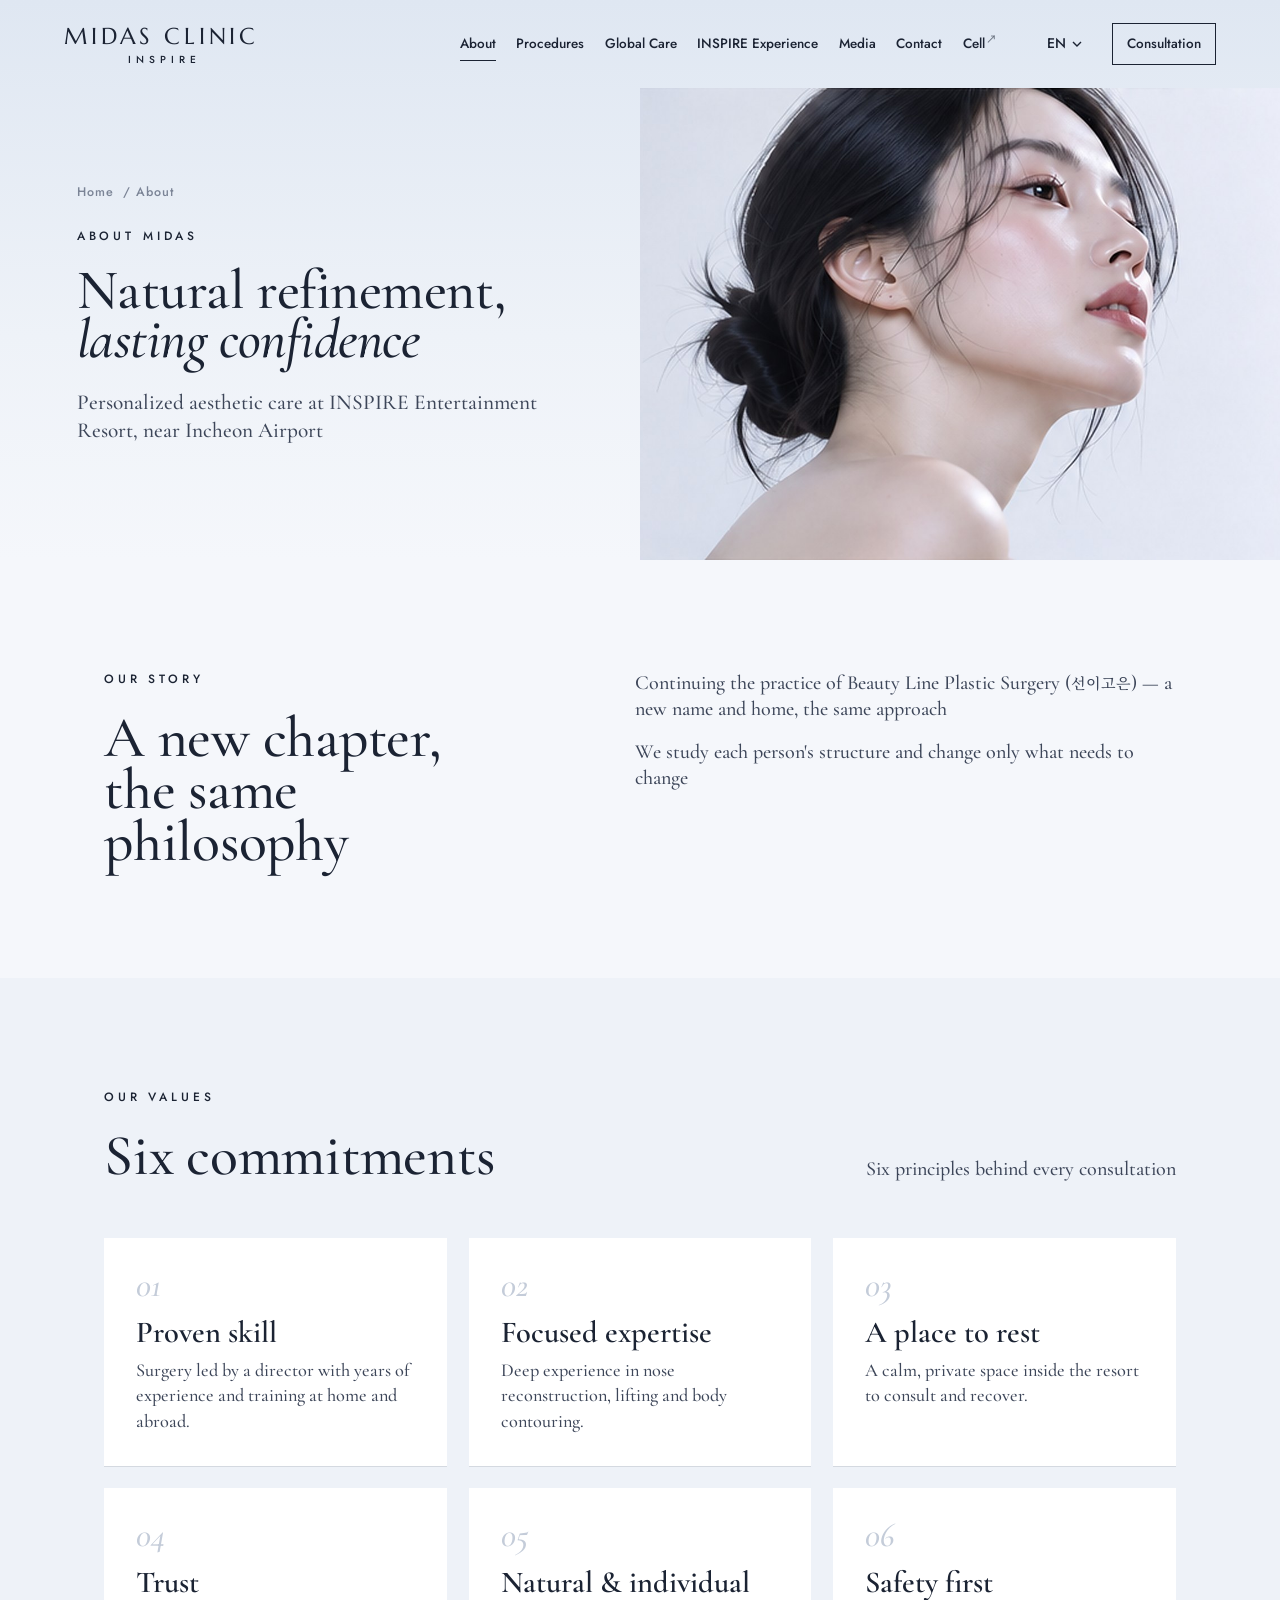
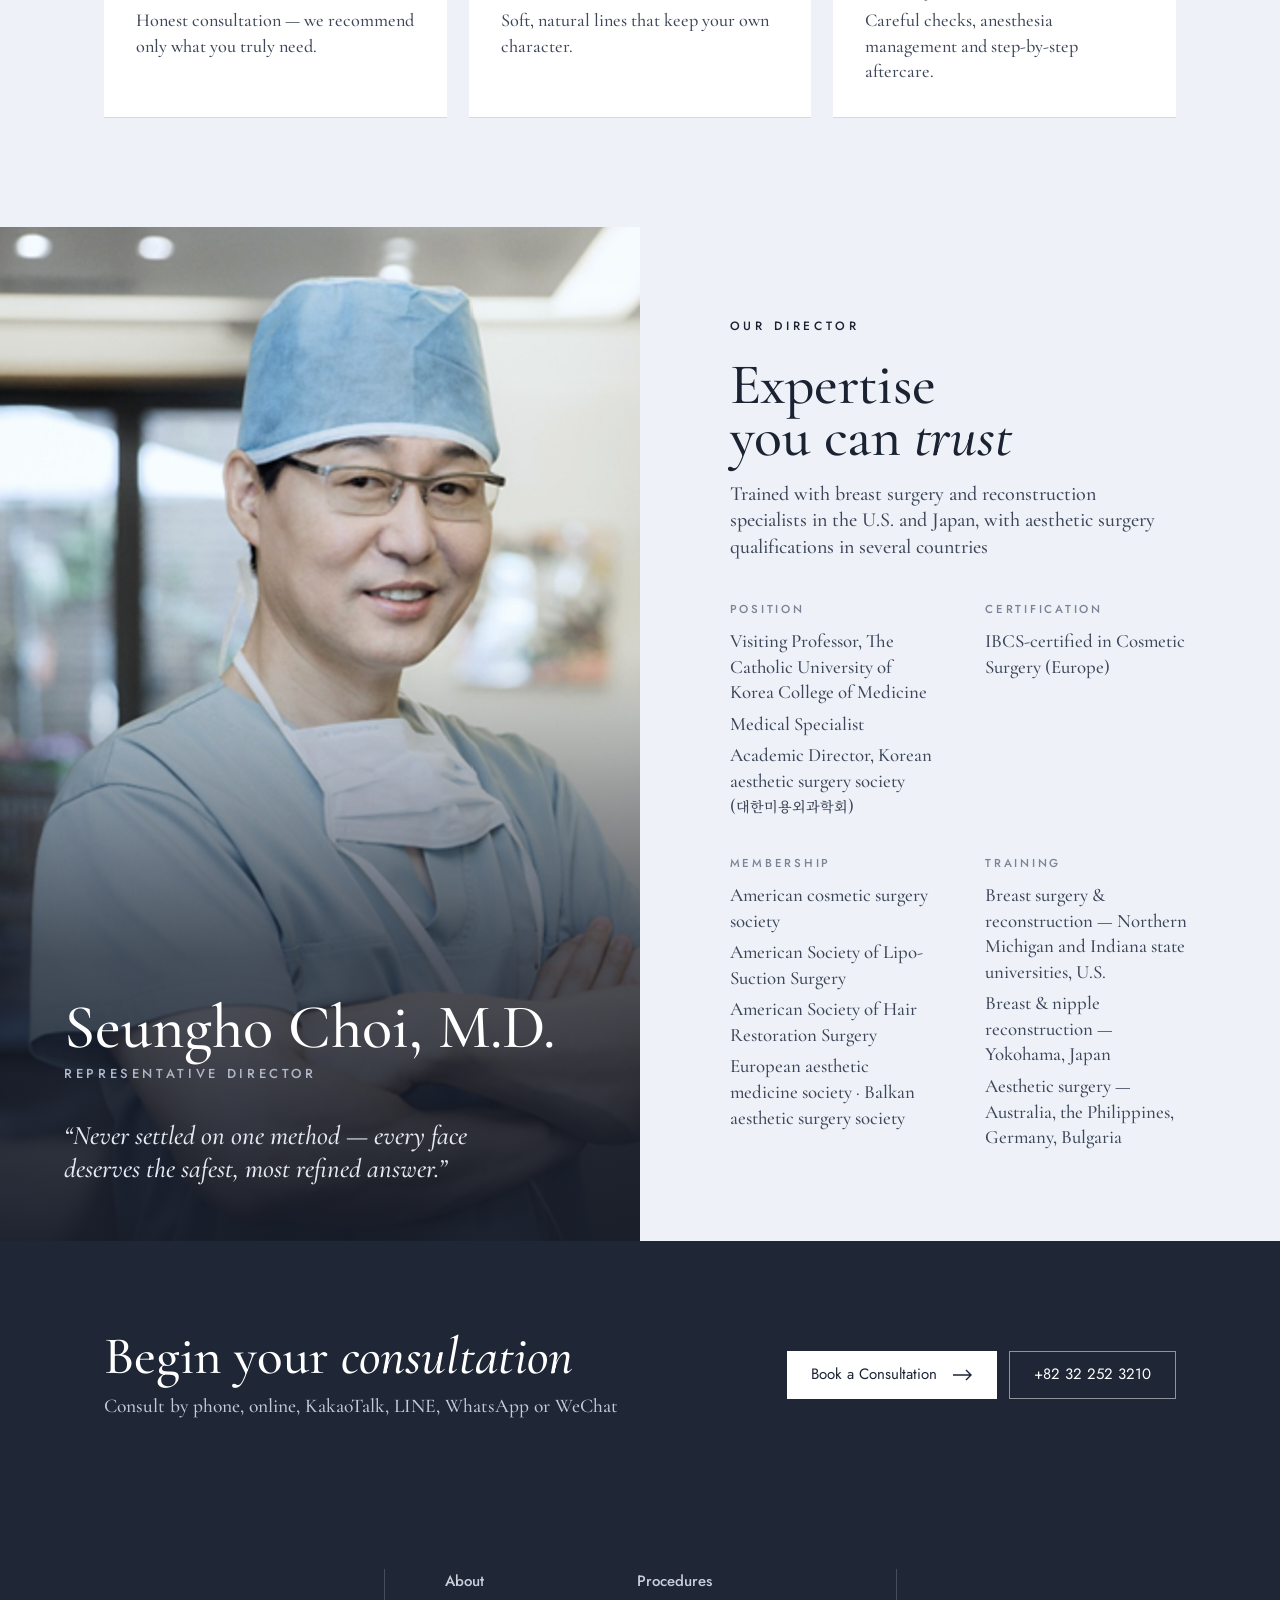
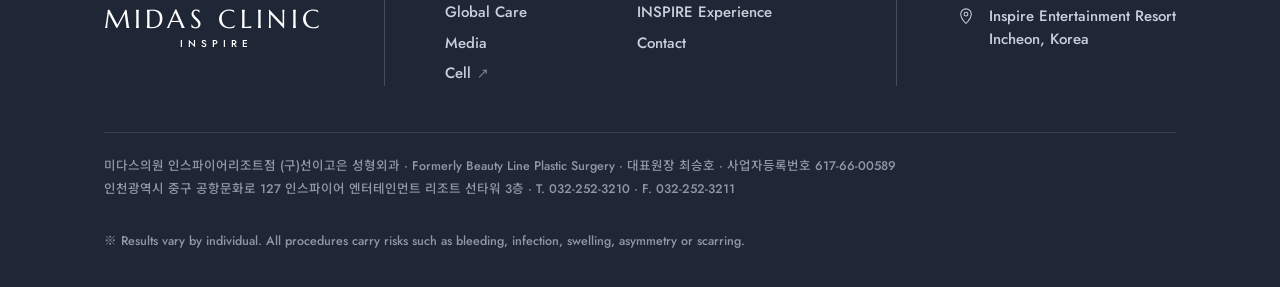
==== commit cbd53b2d: "메인 페이지 문구를 새 카피로 교체(첫 화면 버튼 2개, 차별점·원장 소개 간결화), 사이트 전체 긴 문장 축약, 상세 페이지 중복 개요 정리 Co-Authored-By: Clau" ====
--- a/about.html
+++ b/about.html
@@ -69,7 +69,7 @@
       <div class="crumbs"><a href="index.html" data-ko="홈" data-zh="首页">Home</a> / <span data-ko="병원소개" data-zh="关于我们">About</span></div>
       <div class="kicker" data-ko="미다스의원 소개" data-zh="关于美达斯">About Midas</div>
       <h1 data-ko="자연스러운 변화,&lt;br&gt;오래가는 자신감" data-zh="自然蜕变，&lt;br&gt;持久自信">Natural refinement,<br><em>lasting confidence</em></h1>
-      <p class="lead" data-ko="인천국제공항 곁 인스파이어 엔터테인먼트 리조트에서, 한 사람을 위한 맞춤 성형을 합니다." data-zh="在毗邻仁川国际机场的Inspire娱乐度假村，为每一位提供量身定制的美学诊疗。">Personalized aesthetic care at Inspire Entertainment Resort, beside Incheon International Airport.</p>
+      <p class="lead" data-ko="인천국제공항 인근 인스파이어 리조트의 맞춤 진료" data-zh="毗邻仁川机场的INSPIRE度假村，个性化诊疗">Personalized aesthetic care at INSPIRE Entertainment Resort, near Incheon Airport</p>
   </div>
   <div class="media"><img src="images/standard-portrait.jpg" alt="" fetchpriority="high"></div>
 </section>
@@ -78,8 +78,8 @@
   <div class="wrap two-col">
     <div class="reveal"><div class="kicker" data-ko="우리의 이야기" data-zh="我们的故事">Our story</div><h2 class="title" data-ko="새로운 이름,&lt;br&gt;변하지 않는 철학" data-zh="新的名字，&lt;br&gt;不变的理念">A new chapter,<br>the same philosophy</h2></div>
     <div class="prose reveal">
-      <p data-ko="미다스의원 인스파이어리조트점은 ‘정직한 병원, 신뢰가는 치료’를 지켜온 (구)선이고은 성형외과의 진료를 이어갑니다. 이름과 공간은 새로워졌지만, 진료에 대한 태도는 그대로입니다." data-zh="美达斯医院Inspire度假村店延续了以“诚实的医院、值得信赖的治疗”为宗旨的前身Beauty Line整形外科（선이고은）。名字与空间焕然一新，诊疗理念始终如一。">Midas Clinic Inspire Resort continues the practice formerly known as Beauty Line Plastic Surgery (선이고은 성형외과) — an honest clinic built on trustworthy treatment. With a new name and a new home inside Inspire Entertainment Resort, our approach stays the same.</p>
-      <p data-ko="유행을 따르는 얼굴을 만들지 않습니다. 한 사람의 골격과 인상을 살피고 꼭 필요한 부분만 바꿔, 더 다듬어진 &#x27;나&#x27;로 보이는 결과를 지향합니다." data-zh="我们不追逐潮流脸。我们研究每个人的骨骼与气质，只改变需要改变的部分，让结果看起来是更精致的你。">We do not design faces for trends. We study each person's structure and character, and change only what needs to change — so the result looks like you, only more refined.</p>
+      <p data-ko="(구)선이고은 성형외과의 ‘정직한 병원, 신뢰가는 치료’를 이어갑니다. 이름과 공간은 새로워졌지만 태도는 그대로입니다" data-zh="延续前身Beauty Line整形外科（선이고은）“诚实的医院、值得信赖的治疗”的理念，名字与空间焕新，理念不变">Continuing the practice of Beauty Line Plastic Surgery (선이고은) — a new name and home, the same approach</p>
+      <p data-ko="유행보다 개인의 골격과 인상을 살펴 꼭 필요한 부분만 바꿉니다" data-zh="不追逐潮流，根据个人骨骼与气质，只改变需要改变的部分">We study each person's structure and change only what needs to change</p>
     </div>
   </div>
 </section>
@@ -88,7 +88,7 @@
   <div class="wrap">
     <div class="sec-head">
       <div class="reveal"><div class="kicker" data-ko="진료 원칙" data-zh="诊疗原则">Our values</div><h2 class="title" data-ko="여섯 가지 약속" data-zh="六个承诺">Six commitments</h2></div>
-      <p class="lead reveal" data-ko="아름다움의 가치를 만드는 병원. 겉모습의 자신감과 마음의 편안함을 함께 생각합니다." data-zh="创造美之价值的医院——外在自信，内心安然。">A clinic that creates the value of beauty — confident on the outside, at ease on the inside.</p>
+      <p class="lead reveal" data-ko="모든 진료의 바탕이 되는 여섯 가지 원칙" data-zh="贯穿每一次诊疗的六项原则">Six principles behind every consultation</p>
     </div>
     <div class="cards"><div class="card reveal"><div class="num">01</div><h3 data-ko="검증된 실력" data-zh="实力可信">Proven skill</h3><p data-ko="국내외 연수와 오랜 경험으로 검증된 대표원장이 직접 진료합니다." data-zh="由在国内外进修、经验丰富的院长亲自诊疗。">Surgery led by a director with years of experience and training at home and abroad.</p></div><div class="card reveal"><div class="num">02</div><h3 data-ko="분야별 전문성" data-zh="专科专精">Focused expertise</h3><p data-ko="코 재건, 리프팅, 바디 등 깊이 다뤄온 분야의 전문성을 갖추었습니다." data-zh="在鼻重建、面部提升、身体塑形等领域积累了深厚经验。">Deep experience in nose reconstruction, lifting and body contouring.</p></div><div class="card reveal"><div class="num">03</div><h3 data-ko="편안한 휴식 공간" data-zh="舒适的休憩空间">A place to rest</h3><p data-ko="리조트 안 조용하고 프라이빗한 공간에서 상담하고 회복합니다." data-zh="在度假村内安静私密的空间中咨询与恢复。">A calm, private space inside the resort to consult and recover.</p></div><div class="card reveal"><div class="num">04</div><h3 data-ko="믿고 맡기는 병원" data-zh="值得托付">Trust</h3><p data-ko="꼭 필요한 수술만 정직하게 권하는, 믿고 맡길 수 있는 병원입니다." data-zh="诚实咨询，只推荐您真正需要的项目。">Honest consultation — we recommend only what you truly need.</p></div><div class="card reveal"><div class="num">05</div><h3 data-ko="자연스러움과 개성" data-zh="自然与个性">Natural & individual</h3><p data-ko="본래의 개성을 살린 부드럽고 자연스러운 라인을 추구합니다." data-zh="追求保留个人特色的柔和自然线条。">Soft, natural lines that keep your own character.</p></div><div class="card reveal"><div class="num">06</div><h3 data-ko="안전 우선" data-zh="安全第一">Safety first</h3><p data-ko="정밀한 사전 검사와 마취 관리, 단계별 사후 관리로 안전을 지킵니다." data-zh="通过细致的术前检查、麻醉管理和分阶段护理确保安全。">Careful checks, anesthesia management and step-by-step aftercare.</p></div></div>
   </div>
@@ -105,14 +105,14 @@
   <div class="split-body reveal">
     <div class="kicker" data-ko="대표원장" data-zh="代表院长">Our Director</div>
     <h2 class="title" data-ko="믿을 수 있는&lt;br&gt;전문성" data-zh="值得信赖的&lt;br&gt;专业">Expertise<br>you can <em>trust</em></h2>
-    <p class="lead" data-ko="최승호 대표원장은 한 가지 자격과 연구에 만족하지 않고 완벽을 추구해 왔습니다. 미국과 일본의 유방성형·재건 전문의에게 수련하고 여러 나라에서 미용성형 자격을 취득하며, 더 안전하고 더 아름다운 수술을 위해 노력하고 있습니다." data-zh="崔院长从不满足于单一的资格或研究，始终追求完美。他曾在美国和日本师从乳房整形与重建专家，并在多个国家取得美容整形资格，致力于让手术更安全、更美丽。">Dr. Choi has never been satisfied with a single credential or a single line of study. He trained with breast surgery and reconstruction specialists in the United States and Japan and earned aesthetic surgery qualifications in several countries — always working to make surgery safer and more beautiful.</p>
+    <p class="lead" data-ko="미국·일본에서 유방성형·재건을 수련하고, 여러 나라에서 미용성형 자격을 취득했습니다" data-zh="曾在美日进修乳房整形与重建，并在多国取得美容整形资格">Trained with breast surgery and reconstruction specialists in the U.S. and Japan, with aesthetic surgery qualifications in several countries</p>
     <div class="cv-groups"><div><h4 data-ko="직책" data-zh="职务">Position</h4><ul><li data-ko="가톨릭의대 외래교수" data-zh="天主教大学医学院 客座教授">Visiting Professor, The Catholic University of Korea College of Medicine</li><li data-ko="전문의" data-zh="专科医生">Medical Specialist</li><li data-ko="대한미용외과학회 학술이사" data-zh="大韩美容外科学会 学术理事">Academic Director, Korean aesthetic surgery society (대한미용외과학회)</li></ul></div><div><h4 data-ko="자격" data-zh="资格">Certification</h4><ul><li data-ko="유럽 IBCS 미용외과 전문의" data-zh="欧洲IBCS美容外科专科医生">IBCS-certified in Cosmetic Surgery (Europe)</li></ul></div><div><h4 data-ko="학회" data-zh="学会">Membership</h4><ul><li data-ko="미국미용외과학회 정회원" data-zh="美国美容外科学会 正式会员">American cosmetic surgery society</li><li data-ko="미국지방흡입학회 정회원" data-zh="美国吸脂学会 正式会员">American Society of Lipo-Suction Surgery</li><li data-ko="미국모발이식학회 정회원" data-zh="美国植发学会 正式会员">American Society of Hair Restoration Surgery</li><li data-ko="유럽미용의학학회 · 발칸미용외과학회 정회원" data-zh="欧洲美容医学学会 · 巴尔干美容外科学会 正式会员">European aesthetic medicine society · Balkan aesthetic surgery society</li></ul></div><div><h4 data-ko="연수" data-zh="进修">Training</h4><ul><li data-ko="미국 노스미시간·인디애나 주립대학 — 유방성형 및 재건" data-zh="美国北密歇根、印第安纳州立大学 — 乳房整形与重建">Breast surgery & reconstruction — Northern Michigan and Indiana state universities, U.S.</li><li data-ko="일본 요코하마 — 유방·유두 재건" data-zh="日本横滨 — 乳房与乳头重建">Breast & nipple reconstruction — Yokohama, Japan</li><li data-ko="호주 · 필리핀 · 독일 · 불가리아 — 미용성형 연수" data-zh="澳大利亚、菲律宾、德国、保加利亚 — 美容整形进修">Aesthetic surgery — Australia, the Philippines, Germany, Bulgaria</li></ul></div></div>
   </div>
 </section>
 
 <section class="cta-band">
   <div class="wrap">
-    <div><h2 data-ko="상담을 &lt;em&gt;시작하세요&lt;/em&gt;" data-zh="开始您的&lt;em&gt;咨询&lt;/em&gt;">Begin your <em>consultation</em></h2><p data-ko="전화, 온라인 상담, 카카오톡 · LINE · WhatsApp · WeChat으로 문의하실 수 있습니다." data-zh="可通过电话、在线表单、KakaoTalk、LINE、WhatsApp或微信咨询。">By phone, online form, KakaoTalk, LINE, WhatsApp or WeChat.</p></div>
+    <div><h2 data-ko="상담을 &lt;em&gt;시작하세요&lt;/em&gt;" data-zh="开始您的&lt;em&gt;咨询&lt;/em&gt;">Begin your <em>consultation</em></h2><p data-ko="전화·온라인·카카오톡·LINE·WhatsApp·WeChat으로 문의하세요" data-zh="可通过电话、在线、KakaoTalk、LINE、WhatsApp或微信咨询">Consult by phone, online, KakaoTalk, LINE, WhatsApp or WeChat</p></div>
     <div class="btns">
       <a class="btn" href="contact.html#form"><span data-ko="상담 및 예약" data-zh="预约咨询">Book a Consultation</span><svg><use href="#i-arrow"/></svg></a>
       <a class="btn ghost" href="tel:+82322523210">+82 32 252 3210</a>
--- a/css/style.css
+++ b/css/style.css
@@ -747,3 +747,11 @@
 /* 설명 문단이 없는 섹션 제목은 한 줄 폭을 모두 사용 */
 .sec-head > :only-child{grid-column:1/-1}
 @media (max-width:1180px){.gnb,.header-cta,.header-r .lang{display:none}.burger{display:block}.header-r{margin-left:auto}}
+/* 메인 인스파이어 섹션 국문 제목: 두 줄로 유지 */
+@media (min-width:1101px){html[lang="ko"] .split.experience .title{font-size:clamp(30px,2.5vw,38px)}}
+/* 사진이 있는 페이지 상단: 제목 칸이 좁아 글자 크기를 조금 줄임 */
+@media (min-width:1101px){.page-hero.with-img h1{font-size:clamp(38px,3.6vw,54px)}}
+/* 메인 첫 화면 버튼 2개 */
+.hero-btns{display:flex;gap:10px;flex-wrap:wrap}
+.proc-head .lead{margin-top:16px;max-width:520px}
+.director .split-body > .lead{margin-top:18px}
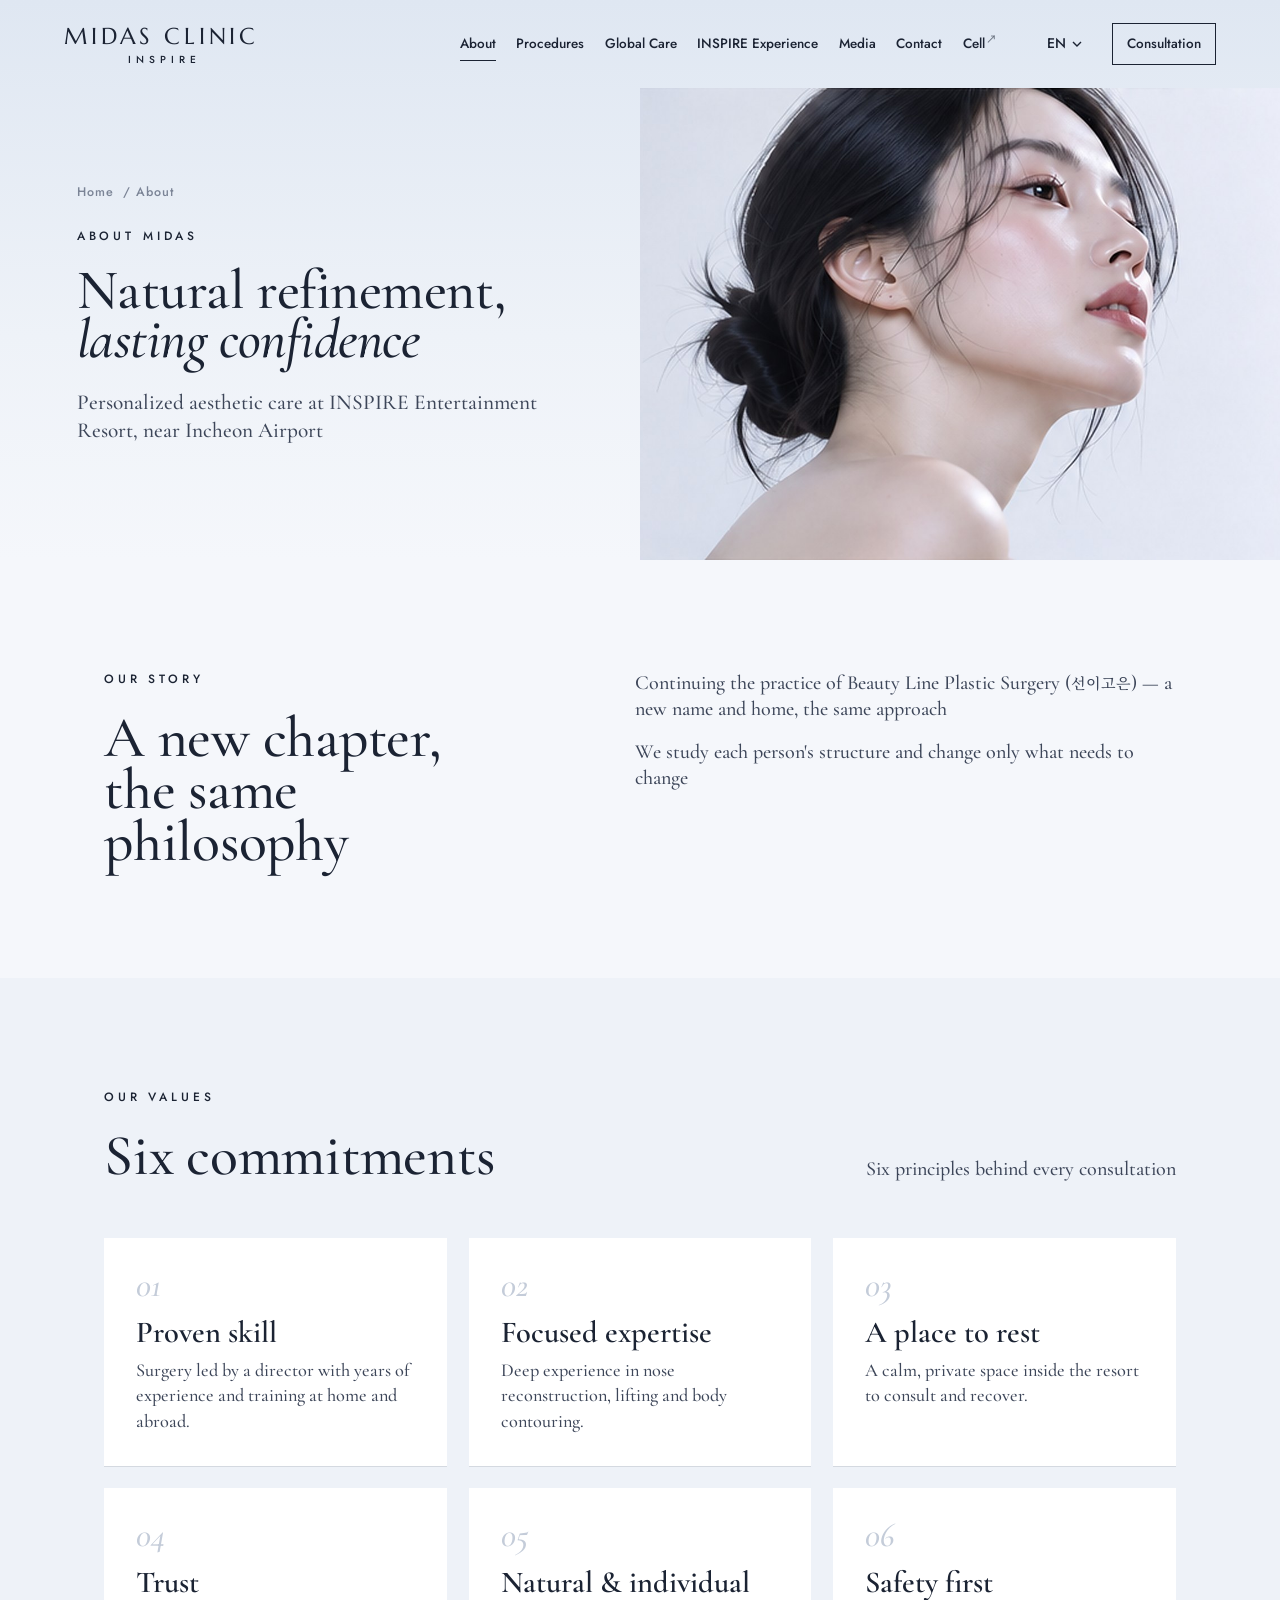
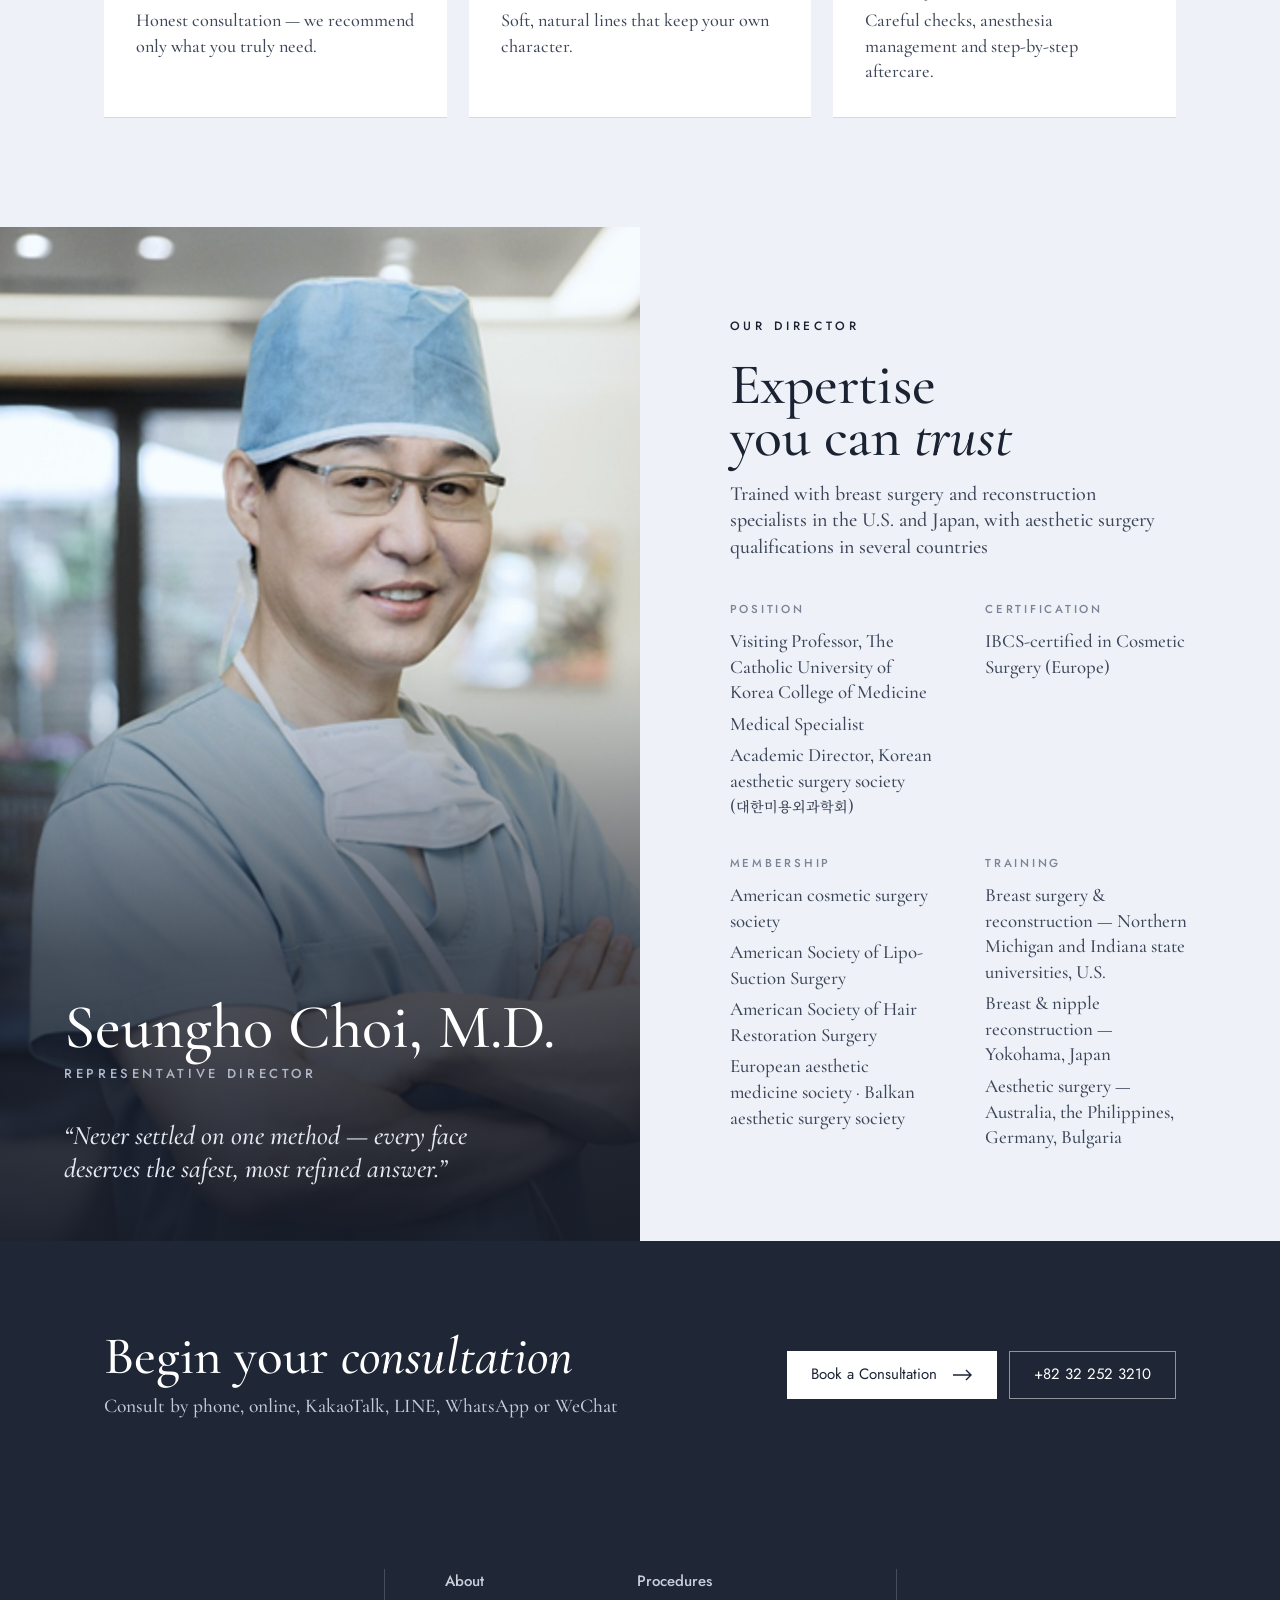
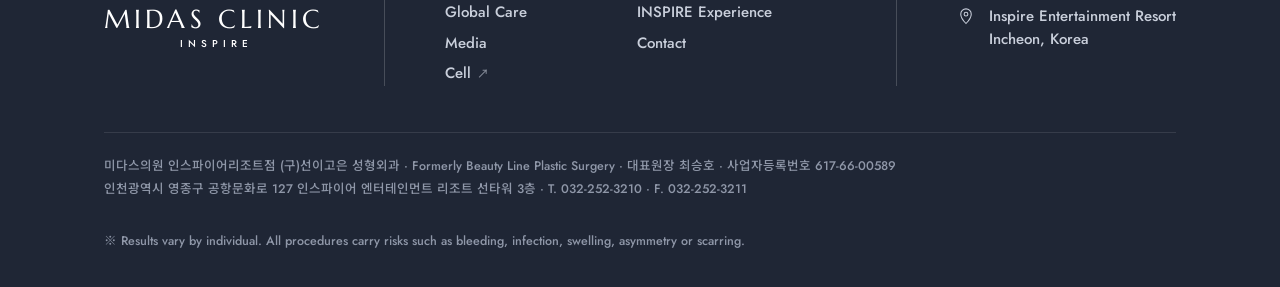
==== commit 1aca2452: "주소 영종구로 변경, 첫 화면 영문 고정 - 인천광역시 중구 → 영종구 (국문·영문 Yeongjong-gu·중문 永宗区, 푸터, 구조화 데이터) - 접속 시 브라우저 언어와 상관없" ====
--- a/about.html
+++ b/about.html
@@ -3,17 +3,21 @@
 <head>
 <meta charset="UTF-8">
 <meta name="viewport" content="width=device-width, initial-scale=1, viewport-fit=cover">
-<title>About — MIDAS CLINIC · INSPIRE</title>
-<meta name="description" content="About Midas Clinic Inspire — formerly 선이고은 Plastic Surgery. Director Choi Seung Ho.">
-<meta property="og:title" content="About — MIDAS CLINIC · INSPIRE">
-<meta property="og:image" content="images/hero-inspire.jpg">
+<title>About | 미다스의원 인스파이어 · MIDAS CLINIC</title>
+<meta name="description" content="About Midas Clinic Inspire — formerly 선이고은 Plastic Surgery. Director Choi Seung Ho. 미다스의원 인스파이어리조트점 (구 선이고은 성형외과) 미다스 소개.">
+<link rel="canonical" href="https://midas-inspire.com/about.html">
+<meta property="og:type" content="website">
+<meta property="og:site_name" content="MIDAS CLINIC · INSPIRE 미다스의원">
+<meta property="og:url" content="https://midas-inspire.com/about.html">
+<meta property="og:title" content="About | 미다스의원 인스파이어 · MIDAS CLINIC">
+<meta property="og:image" content="https://midas-inspire.com/images/hero-inspire.jpg">
 <meta name="theme-color" content="#eef2f8">
 <link rel="preconnect" href="https://fonts.googleapis.com">
 <link rel="preconnect" href="https://fonts.gstatic.com" crossorigin>
 <link href="https://fonts.googleapis.com/css2?family=Cormorant+Garamond:ital,wght@0,500;0,600;1,500;1,600&family=Jost:wght@300;400;500&family=Marcellus&family=Noto+Sans+KR:wght@300;400;500&family=Noto+Sans+SC:wght@300;400;500&family=Noto+Serif+KR:wght@400;500&family=Noto+Serif+SC:wght@400;500&display=swap" rel="stylesheet">
 <link rel="stylesheet" href="css/style.css">
 </head>
-<body data-title-ko="병원소개 — 미다스의원 인스파이어" data-title-zh="关于我们 — MIDAS CLINIC · INSPIRE">
+<body data-title-ko="미다스 소개 — 미다스의원 인스파이어" data-title-zh="关于MIDAS — MIDAS CLINIC · INSPIRE">
 
 <a class="skip" href="#main">Skip to content</a>
 <svg width="0" height="0" class="sr" aria-hidden="true">
@@ -140,7 +144,7 @@
       </div>
     </div>
     <div class="footer-bottom">
-      <span>미다스의원 인스파이어리조트점 (구)선이고은 성형외과 · Formerly Beauty Line Plastic Surgery · 대표원장 최승호 · 사업자등록번호 617-66-00589<br>인천광역시 중구 공항문화로 127 인스파이어 엔터테인먼트 리조트 선타워 3층 · T. 032-252-3210 · F. 032-252-3211</span>
+      <span>미다스의원 인스파이어리조트점 (구)선이고은 성형외과 · Formerly Beauty Line Plastic Surgery · 대표원장 최승호 · 사업자등록번호 617-66-00589<br>인천광역시 영종구 공항문화로 127 인스파이어 엔터테인먼트 리조트 선타워 3층 · T. 032-252-3210 · F. 032-252-3211</span>
       <span data-ko="※ 모든 수술 및 시술은 개인에 따라 결과가 다를 수 있으며 출혈·감염·부종·비대칭·흉터 등의 부작용이 발생할 수 있습니다." data-zh="※ 手术效果因人而异，所有手术均可能出现出血、感染、肿胀、不对称或疤痕等副作用。">※ Results vary by individual. All procedures carry risks such as bleeding, infection, swelling, asymmetry or scarring.</span>
     </div>
   </div>
